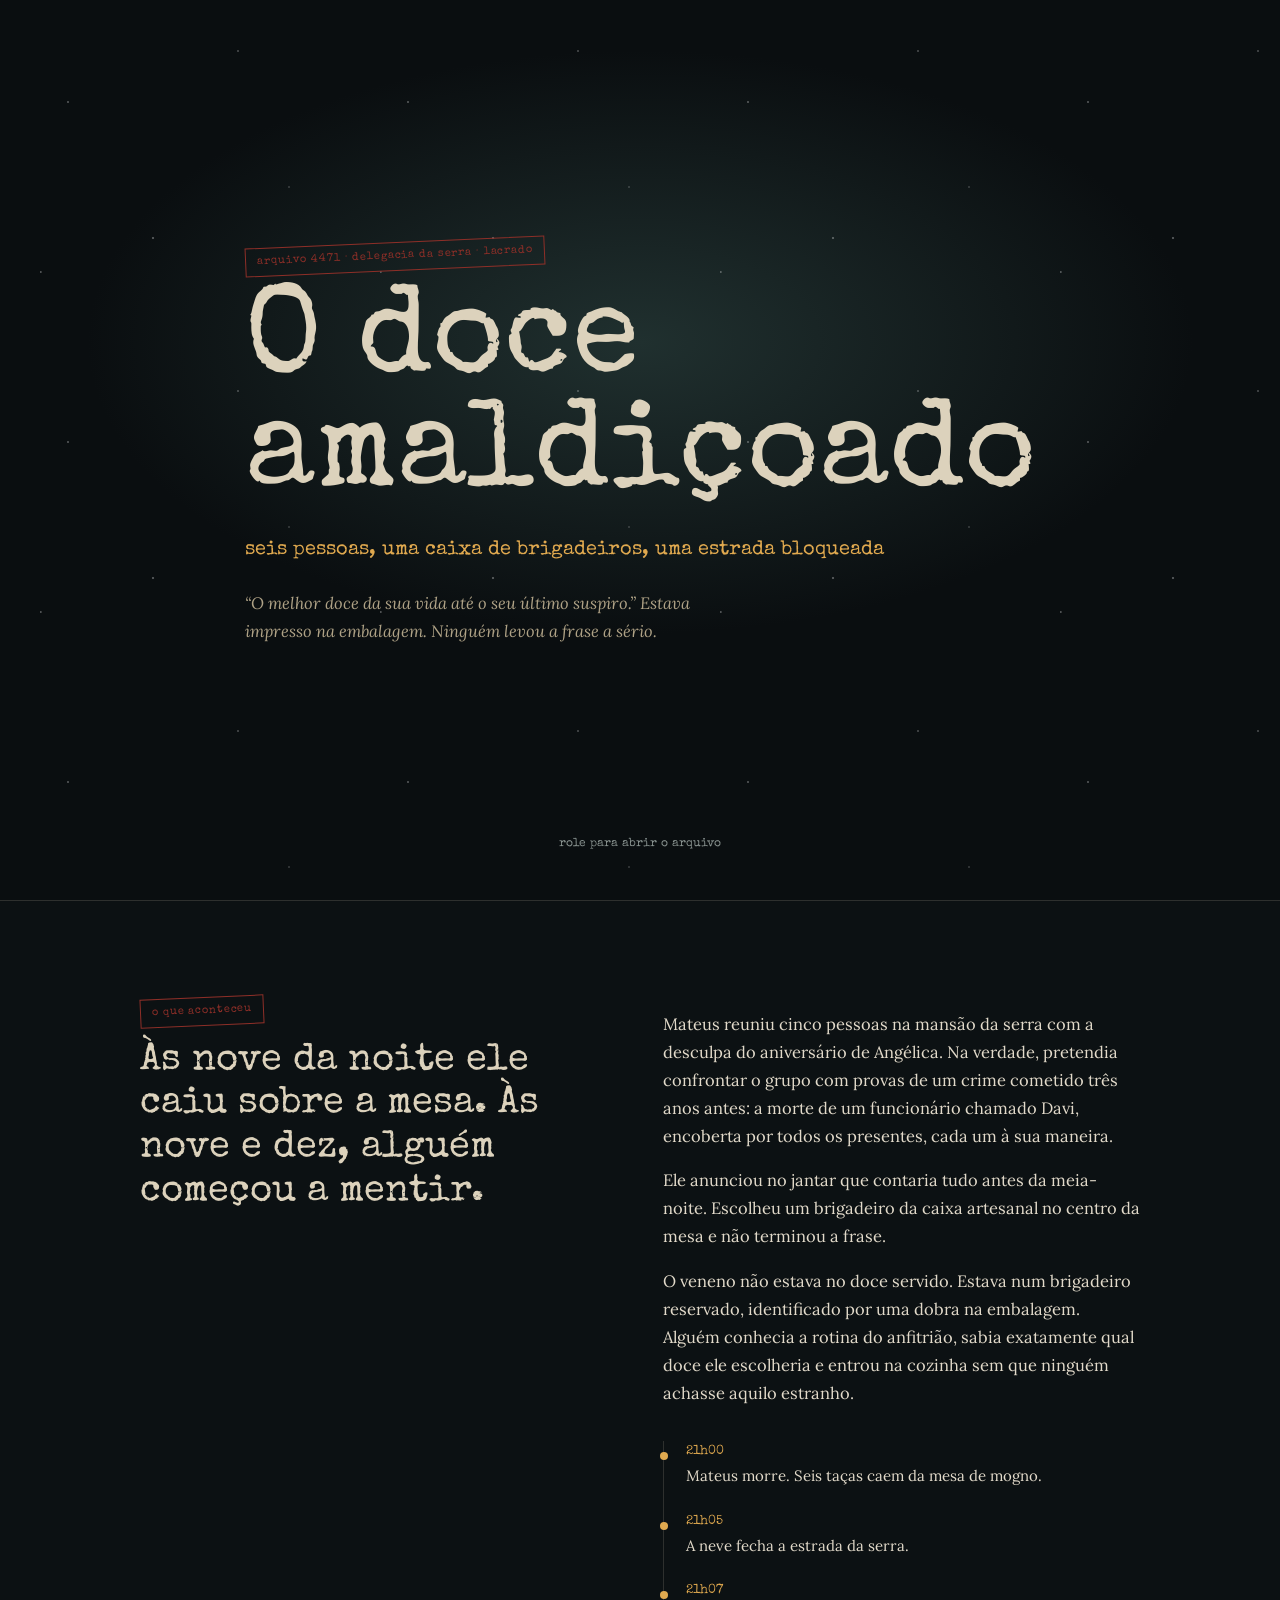
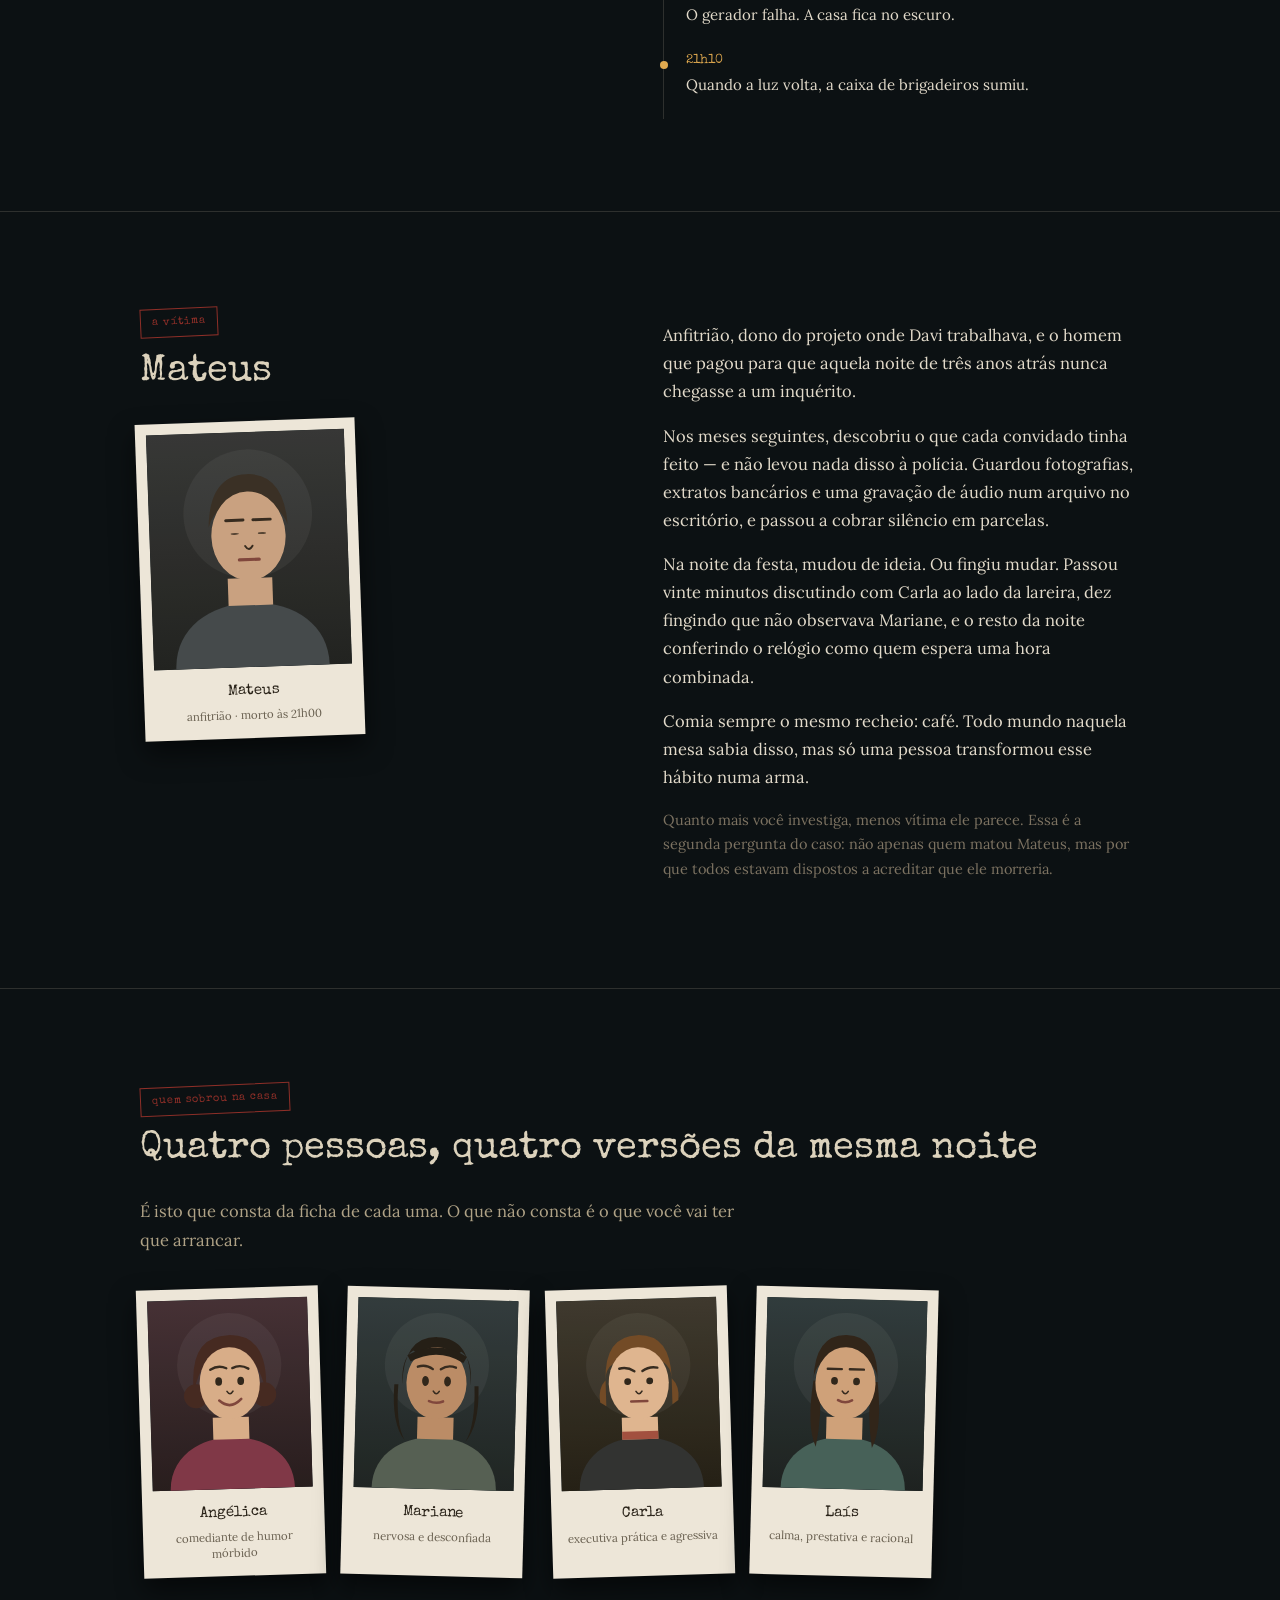
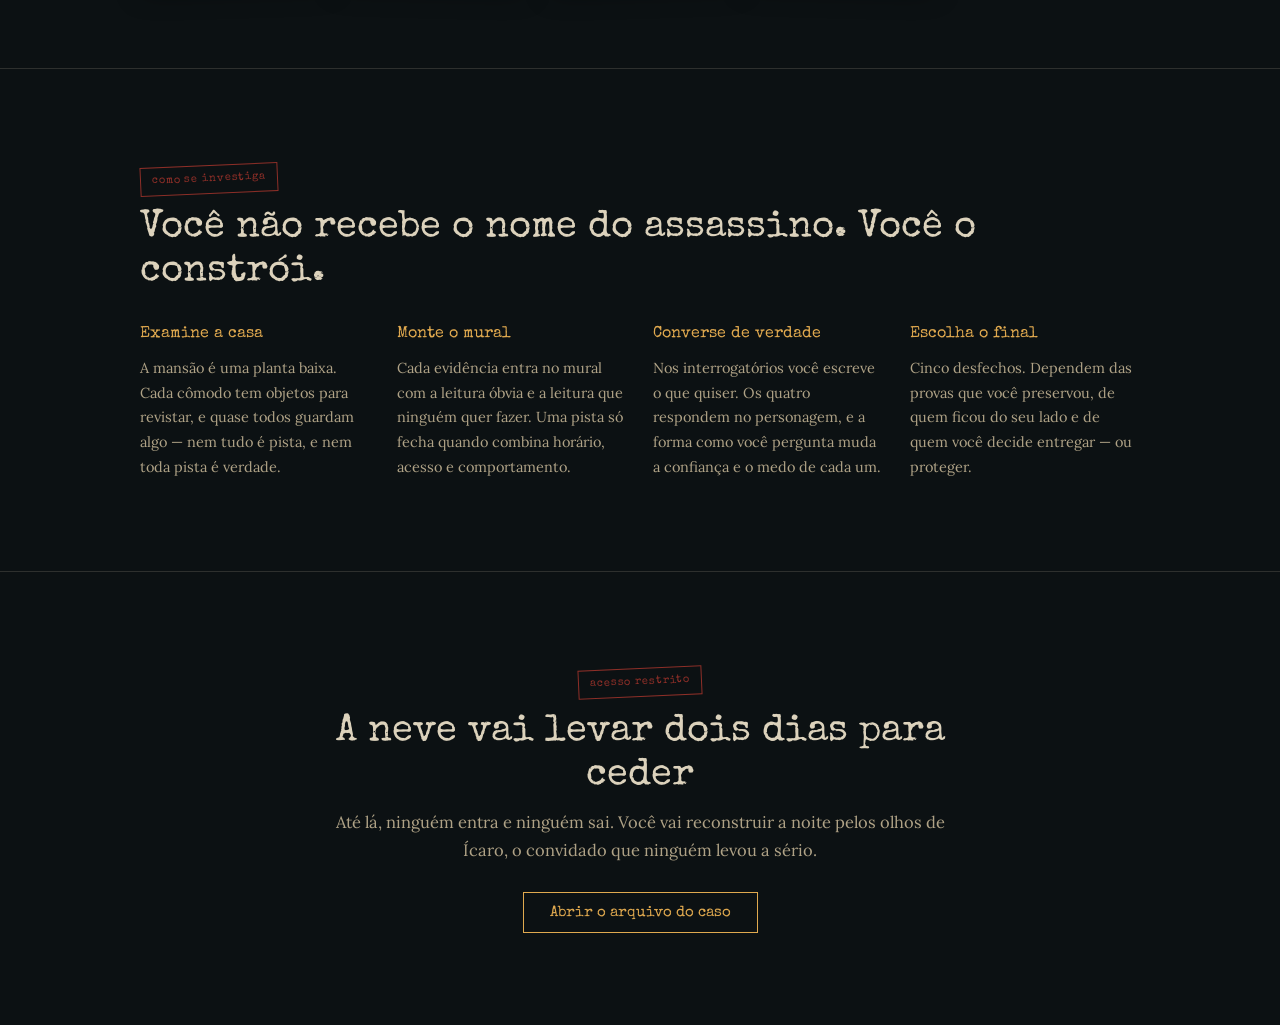
==== site/index.html @ 7f2f0e91 "Codigo versão final" ====
<!DOCTYPE html>
<html lang="pt-BR">
<head>
<meta charset="UTF-8">
<meta name="viewport" content="width=device-width, initial-scale=1">
<title>O doce amaldiçoado — arquivo do caso 4471</title>
<link rel="preconnect" href="https://fonts.googleapis.com">
<link rel="preconnect" href="https://fonts.gstatic.com" crossorigin>
<link href="https://fonts.googleapis.com/css2?family=Special+Elite&family=Lora:ital,wght@0,400;0,600;1,400&display=swap" rel="stylesheet">
<link rel="stylesheet" href="style.css">
</head>
<body>

<!-- ==================== SITE ==================== -->
<div id="site">
  <header class="hero">
    <div class="neve" aria-hidden="true"></div>
    <div class="larg">
      <span class="carimbo">arquivo 4471 · delegacia da serra · lacrado</span>
      <h1>O doce<br>amaldiçoado</h1>
      <p class="arco">seis pessoas, uma caixa de brigadeiros, uma estrada bloqueada</p>
      <p class="sopro">“O melhor doce da sua vida até o seu último suspiro.” Estava impresso na embalagem. Ninguém levou a frase a sério.</p>
    </div>
    <p class="rolar">role para abrir o arquivo</p>
  </header>

  <section class="bloco">
    <div class="larg duas">
      <div>
        <span class="carimbo">o que aconteceu</span>
        <h2>Às nove da noite ele caiu sobre a mesa. Às nove e dez, alguém começou a mentir.</h2>
      </div>
      <div>
        <p>Mateus reuniu cinco pessoas na mansão da serra com a desculpa do aniversário de Angélica. Na verdade, pretendia confrontar o grupo com provas de um crime cometido três anos antes: a morte de um funcionário chamado Davi, encoberta por todos os presentes, cada um à sua maneira.</p>
        <p>Ele anunciou no jantar que contaria tudo antes da meia-noite. Escolheu um brigadeiro da caixa artesanal no centro da mesa e não terminou a frase.</p>
        <p>O veneno não estava no doce servido. Estava num brigadeiro reservado, identificado por uma dobra na embalagem. Alguém conhecia a rotina do anfitrião, sabia exatamente qual doce ele escolheria e entrou na cozinha sem que ninguém achasse aquilo estranho.</p>
        <ul class="crono">
          <li><b>21h00</b> Mateus morre. Seis taças caem da mesa de mogno.</li>
          <li><b>21h05</b> A neve fecha a estrada da serra.</li>
          <li><b>21h07</b> O gerador falha. A casa fica no escuro.</li>
          <li><b>21h10</b> Quando a luz volta, a caixa de brigadeiros sumiu.</li>
        </ul>
      </div>
    </div>
  </section>

  <section class="bloco">
    <div class="larg duas">
      <div>
        <span class="carimbo">a vítima</span>
        <h2>Mateus</h2>
        <div style="max-width:220px;margin-top:22px" id="foto-mateus"></div>
      </div>
      <div>
        <p>Anfitrião, dono do projeto onde Davi trabalhava, e o homem que pagou para que aquela noite de três anos atrás nunca chegasse a um inquérito.</p>
        <p>Nos meses seguintes, descobriu o que cada convidado tinha feito — e não levou nada disso à polícia. Guardou fotografias, extratos bancários e uma gravação de áudio num arquivo no escritório, e passou a cobrar silêncio em parcelas.</p>
        <p>Na noite da festa, mudou de ideia. Ou fingiu mudar. Passou vinte minutos discutindo com Carla ao lado da lareira, dez fingindo que não observava Mariane, e o resto da noite conferindo o relógio como quem espera uma hora combinada.</p>
        <p>Comia sempre o mesmo recheio: café. Todo mundo naquela mesa sabia disso, mas só uma pessoa transformou esse hábito numa arma.</p>
        <p style="color:var(--papel-3);font-size:14.5px">Quanto mais você investiga, menos vítima ele parece. Essa é a segunda pergunta do caso: não apenas quem matou Mateus, mas por que todos estavam dispostos a acreditar que ele morreria.</p>
      </div>
    </div>
  </section>

  <section class="bloco">
    <div class="larg">
      <span class="carimbo">quem sobrou na casa</span>
      <h2>Quatro pessoas, quatro versões da mesma noite</h2>
      <p style="margin-bottom:34px;color:var(--papel-2)">É isto que consta da ficha de cada uma. O que não consta é o que você vai ter que arrancar.</p>
      <div class="galeria" id="galeria-site"></div>
    </div>
  </section>

  <section class="bloco">
    <div class="larg">
      <span class="carimbo">como se investiga</span>
      <h2>Você não recebe o nome do assassino. Você o constrói.</h2>
      <div class="mecanicas">
        <div class="mec"><h3>Examine a casa</h3><p>A mansão é uma planta baixa. Cada cômodo tem objetos para revistar, e quase todos guardam algo — nem tudo é pista, e nem toda pista é verdade.</p></div>
        <div class="mec"><h3>Monte o mural</h3><p>Cada evidência entra no mural com a leitura óbvia e a leitura que ninguém quer fazer. Uma pista só fecha quando combina horário, acesso e comportamento.</p></div>
        <div class="mec"><h3>Converse de verdade</h3><p>Nos interrogatórios você escreve o que quiser. Os quatro respondem no personagem, e a forma como você pergunta muda a confiança e o medo de cada um.</p></div>
        <div class="mec"><h3>Escolha o final</h3><p>Cinco desfechos. Dependem das provas que você preservou, de quem ficou do seu lado e de quem você decide entregar — ou proteger.</p></div>
      </div>
    </div>
  </section>

  <section class="bloco chamada">
    <div class="estreito">
      <span class="carimbo">acesso restrito</span>
      <h2>A neve vai levar dois dias para ceder</h2>
      <p style="margin:0 auto;color:var(--papel-2)">Até lá, ninguém entra e ninguém sai. Você vai reconstruir a noite pelos olhos de Ícaro, o convidado que ninguém levou a sério.</p>
      <div class="acoes" style="justify-content:center">
        <button class="btn" id="ir-entrar">Abrir o arquivo do caso</button>
      </div>
    </div>
  </section>
</div>

<!-- ==================== LOGIN ==================== -->
<section class="tela centro oculto" id="tela-login">
  <div class="caixa">
    <span class="carimbo">identificação</span>
    <h1>Entrar no caso</h1>
    <p class="sub">seu progresso fica salvo neste navegador</p>
    <label for="l-email">E-mail</label>
    <input id="l-email" type="email" autocomplete="email" placeholder="voce@exemplo.com">
    <label for="l-senha">Senha</label>
    <input id="l-senha" type="password" autocomplete="current-password">
    <p class="erro" id="l-erro"></p>
    <button class="btn" id="btn-entrar">Entrar</button>
    <p class="troca">Primeira vez aqui? <button id="ir-cadastro">Criar cadastro</button></p>
  </div>
</section>

<!-- ==================== CADASTRO ==================== -->
<section class="tela centro oculto" id="tela-cadastro">
  <div class="caixa">
    <span class="carimbo">novo investigador</span>
    <h1>Cadastro</h1>
    <p class="sub">o caso 4471 será registrado no seu nome</p>
    <label for="c-nome">Como devemos te chamar</label>
    <input id="c-nome" type="text" autocomplete="nickname">
    <label for="c-email">E-mail</label>
    <input id="c-email" type="email" autocomplete="email">
    <label for="c-senha">Senha</label>
    <input id="c-senha" type="password" autocomplete="new-password" placeholder="mínimo 6 caracteres">
    <label for="c-senha2">Repita a senha</label>
    <input id="c-senha2" type="password" autocomplete="new-password">
    <p class="erro" id="c-erro"></p>
    <button class="btn" id="btn-cadastrar">Criar cadastro</button>
    <p class="troca">Já tem conta? <button id="ir-login">Voltar ao login</button></p>
  </div>
</section>

<!-- ==================== MENU ==================== -->
<section class="tela centro oculto" id="tela-menu">
  <div class="caixa">
    <span class="carimbo">arquivo 4471</span>
    <h1 id="saudacao"></h1>
    <p class="sub" id="status-save"></p>
    <div class="acoes" style="margin-top:6px;flex-direction:column;align-items:flex-start">
      <button class="btn" id="btn-continuar">Continuar de onde parei</button>
      <button class="btn sec" id="btn-nova">Começar do início</button>
      <button class="btn sec" id="btn-site">Voltar ao arquivo público</button>
      <button class="btn sec" id="btn-sair">Sair da conta</button>
    </div>
  </div>
</section>

<!-- ==================== PRÓLOGO ==================== -->
<section class="tela oculto" id="tela-prologo">
  <div class="cena" id="cena"></div>
</section>

<!-- ==================== BARRA + TELAS DE JOGO ==================== -->
<header class="barra oculto" id="barra">
  <div class="interna">
    <nav class="menu">
      <button data-ir="mansao">A mansão</button>
      <button data-ir="mural">Evidências <span class="pino" id="pino"></span></button>
      <button data-ir="suspeitos">Interrogatório</button>
      <button data-ir="acusacao">Acusação</button>
    </nav>
    <div class="relogio" id="relogio"></div>
    <span class="quem" id="quem"></span>
  </div>
</header>

<section class="tela oculto" id="tela-mansao">
  <div class="larg">
    <div id="medidores" class="medidores"></div>
    <div id="area-evento"></div>
    <p class="subt">o que fazer com o tempo que resta</p>
    <div class="painel" id="painel-noite"></div>
    <div id="area-planta"></div>
    <div class="registro" id="registro"></div>
  </div>
</section>

<section class="tela oculto" id="tela-comodo">
  <div class="larg" id="area-comodo"></div>
</section>

<section class="tela oculto" id="tela-mural">
  <div class="larg">
    <span class="carimbo">mural de evidências</span>
    <h2 style="margin:14px 0 8px">O que a casa já entregou</h2>
    <p style="color:var(--papel-2);margin-bottom:10px">Cada ficha traz a leitura óbvia e a leitura que ninguém quer fazer. Uma prova sozinha não acusa ninguém: escolha duas e cruze, para ver se elas fecham horário, acesso e comportamento.</p>
    <div id="area-conclusoes"></div>
    <div id="mural-conteudo"></div>
    <div class="barra-cruz" id="barra-cruz"></div>
  </div>
</section>

<section class="tela oculto" id="tela-suspeitos">
  <div class="larg">
    <span class="carimbo">interrogatório</span>
    <h2 style="margin:14px 0 22px">Escolha com quem falar</h2>
    <div class="galeria" id="galeria-jogo" style="margin-bottom:30px"></div>
    <div class="sala" id="sala"></div>
  </div>
</section>

<section class="tela oculto" id="tela-acusacao">
  <div class="larg">
    <span class="carimbo" id="carimbo-acusacao">o telefone ainda está mudo</span>
    <h2 style="margin:14px 0 20px">Montar a acusação</h2>
    <p class="aviso" id="aviso"></p>
    <p class="subt">quem você aponta</p>
    <div class="acusados" id="lista-acusados"></div>
    <p class="subt">com quais provas (até três)</p>
    <div class="anexos" id="lista-anexos"></div>
    <p class="forca" id="forca"></p>
    <div class="acoes">
      <button class="btn" id="btn-acusar" disabled>Apresentar a acusação</button>
      <button class="btn perigo" id="btn-queimar">Queimar os documentos e combinar uma versão</button>
    </div>
  </div>
</section>

<section class="tela centro oculto" id="tela-final">
  <div class="caixa" style="max-width:660px">
    <span class="carimbo" id="f-marca"></span>
    <h1 id="f-titulo"></h1>
    <div id="f-texto"></div>
    <div class="resumo" id="f-resumo"></div>
    <div class="acoes">
      <button class="btn" id="btn-rejogar">Reabrir o caso</button>
      <button class="btn sec" id="btn-menu">Menu</button>
    </div>
  </div>
</section>

<script src="script.js"></script>
</body>
</html>
---- site/style.css ----
:root{
  --noite:#0C1113; --noite-2:#121A1D; --carvao:#0A0E10;
  --papel:#DCD2BC; --papel-2:#AFA286; --papel-3:#7C7261;
  --lampada:#E0A94F; --barbante:#8E2F28; --frio:#5C8283;
  --texto:#E2DACA; --fraco:#8A9491; --borda:rgba(220,210,188,.16);
}
*{box-sizing:border-box}
html{scroll-behavior:smooth}
body{margin:0;background:var(--noite);color:var(--texto);
  font-family:'Lora',Georgia,serif;font-size:16.5px;line-height:1.7}
h1,h2,h3,h4,.tipo{font-family:'Special Elite','Courier New',monospace;font-weight:400}
button,input,textarea{font-family:inherit;color:inherit;font-size:inherit}
button{cursor:pointer;background:none;border:none}
:focus-visible{outline:2px solid var(--lampada);outline-offset:3px}
.oculto{display:none!important}
.larg{max-width:1040px;margin:0 auto;padding:0 20px}
.estreito{max-width:660px;margin:0 auto;padding:0 20px}

.btn{border:1px solid var(--lampada);color:var(--lampada);font-family:'Special Elite',monospace;
  font-size:15px;padding:12px 26px;transition:background .15s,color .15s;display:inline-block}
.btn:hover{background:var(--lampada);color:var(--carvao)}
.btn:disabled{opacity:.3;cursor:not-allowed}
.btn.sec{border-color:var(--borda);color:var(--fraco)}
.btn.sec:hover{background:var(--noite-2);color:var(--texto)}
.btn.perigo{border-color:var(--barbante);color:#C2655F}
.btn.perigo:hover{background:var(--barbante);color:var(--papel)}
.acoes{display:flex;gap:12px;flex-wrap:wrap;margin-top:28px}
.carimbo{display:inline-block;border:1.5px solid var(--barbante);color:var(--barbante);
  font-family:'Special Elite',monospace;font-size:11px;letter-spacing:.08em;padding:4px 11px;transform:rotate(-2.5deg)}

/* ================= SITE (rolagem) ================= */
#site{scroll-snap-type:none}
.hero{min-height:100vh;display:flex;flex-direction:column;justify-content:center;
  position:relative;overflow:hidden;
  background:radial-gradient(ellipse 60% 45% at 50% 38%,#20302F 0%,transparent 72%),var(--carvao)}
.hero .larg{position:relative;z-index:2}
.hero h1{font-size:clamp(46px,12vw,124px);line-height:.92;margin:16px 0 0;color:var(--papel)}
.hero .arco{font-size:clamp(15px,2.4vw,20px);color:var(--lampada);font-family:'Special Elite',monospace;margin-top:18px}
.hero .sopro{max-width:460px;color:var(--papel-2);margin-top:22px;font-style:italic}
.neve{position:absolute;inset:0;z-index:1;opacity:.5;
  background-image:radial-gradient(1.4px 1.4px at 20% 30%,#fff,transparent),
    radial-gradient(1.2px 1.2px at 70% 15%,#fff,transparent),
    radial-gradient(1.6px 1.6px at 45% 70%,#fff,transparent),
    radial-gradient(1px 1px at 85% 55%,#fff,transparent),
    radial-gradient(1.3px 1.3px at 12% 80%,#fff,transparent);
  background-size:340px 340px;animation:cair 22s linear infinite}
@keyframes cair{to{background-position:0 340px}}
.rolar{position:absolute;bottom:34px;left:0;right:0;text-align:center;z-index:2;
  font-family:'Special Elite',monospace;font-size:12px;color:var(--fraco)}

section.bloco{padding:92px 0;border-top:1px solid var(--borda)}
.bloco h2{font-size:clamp(26px,4.4vw,38px);color:var(--papel);margin:14px 0 26px;line-height:1.15}
.bloco p{max-width:62ch}
.duas{display:grid;grid-template-columns:1fr 1fr;gap:46px;align-items:start}
@media(max-width:760px){.duas{grid-template-columns:1fr;gap:30px}}

.crono{list-style:none;padding:0;margin:34px 0 0;border-left:1px solid var(--borda)}
.crono li{padding:0 0 22px 22px;position:relative;font-size:15px}
.crono li::before{content:"";position:absolute;left:-4.5px;top:11px;width:8px;height:8px;
  background:var(--lampada);border-radius:50%}
.crono b{font-family:'Special Elite',monospace;color:var(--lampada);font-weight:400;display:block;font-size:13px}

/* polaroides */
.galeria{display:grid;grid-template-columns:repeat(auto-fill,minmax(176px,1fr));gap:22px}
.polaroid{background:#EDE6D8;padding:11px 11px 0;box-shadow:0 12px 26px rgba(0,0,0,.55);
  width:100%;text-align:center;transition:transform .2s,box-shadow .2s;color:#2A2319}
.polaroid:nth-child(even){transform:rotate(1.5deg)}
.polaroid:nth-child(odd){transform:rotate(-1.7deg)}
.polaroid:hover{transform:rotate(0) translateY(-5px)}
.polaroid[aria-pressed="true"]{box-shadow:0 0 0 3px var(--lampada),0 12px 24px rgba(0,0,0,.5);transform:rotate(0)}
.polaroid svg{display:block;width:100%;height:auto;background:#161E20}
.polaroid .legenda{padding:11px 5px 15px}
.polaroid .legenda strong{font-family:'Special Elite',monospace;font-weight:400;font-size:15px;display:block}
.polaroid .legenda em{font-size:11.5px;color:#6A6151;font-style:normal;display:block;margin-top:3px;line-height:1.4}
.polaroid .mini{height:4px;background:rgba(0,0,0,.14);margin-top:9px}
.polaroid .mini span{display:block;height:100%;background:#8E2F28;transition:width .4s}
.polaroid.morto svg{filter:grayscale(1) contrast(.92)}

.mecanicas{display:grid;grid-template-columns:repeat(auto-fit,minmax(230px,1fr));gap:26px;margin-top:10px}
.mec h3{color:var(--lampada);font-size:16px;margin:0 0 8px}
.mec p{font-size:14.5px;color:var(--papel-2);margin:0}
.chamada{text-align:center;padding:104px 0}
.chamada h2{margin-bottom:10px}

/* ================= TELAS DE JOGO ================= */
.tela{min-height:100vh;padding:40px 0 100px}
.tela.centro{display:flex;align-items:center;justify-content:center}
.caixa{width:100%;max-width:560px;border:1px solid var(--borda);
  background:linear-gradient(170deg,#141D20,#0E1518);padding:34px}
.caixa h1{font-size:clamp(28px,6vw,42px);line-height:1.06;margin:18px 0 8px;color:var(--papel)}
.caixa .sub{color:var(--fraco);font-size:13.5px;margin:0 0 26px;font-family:'Special Elite',monospace}
label{display:block;font-family:'Special Elite',monospace;font-size:12px;color:var(--fraco);margin:0 0 5px}
input,textarea{width:100%;background:#080C0E;border:1px solid var(--borda);color:var(--texto);
  padding:11px 12px;margin-bottom:16px}
input:focus,textarea:focus{border-color:var(--lampada);outline:none}
.erro{color:#C2655F;font-size:13px;margin:-8px 0 14px;min-height:18px}
.troca{font-size:13px;color:var(--fraco);margin-top:20px}
.troca button{color:var(--lampada);text-decoration:underline;padding:0}

/* prólogo */
#tela-prologo{display:flex;align-items:center;min-height:100vh}
.cena{max-width:640px;margin:0 auto;padding:0 20px}
.cena .local{font-family:'Special Elite',monospace;font-size:12px;color:var(--frio);letter-spacing:.06em}
.cena .corpo{margin:20px 0 0;font-size:18px;line-height:1.8}
.cena .corpo p{margin:0 0 20px}
.cena .fala-destaque{border-left:2px solid var(--lampada);padding-left:18px;font-style:italic;color:var(--papel)}
.escolhas{display:flex;flex-direction:column;gap:10px;margin-top:30px}
.escolhas button{border:1px solid var(--borda);text-align:left;padding:14px 16px;
  font-size:15px;color:var(--papel-2);transition:border-color .15s,color .15s}
.escolhas button:hover{border-color:var(--lampada);color:var(--papel)}
.passo{font-family:'Special Elite',monospace;font-size:11px;color:var(--papel-3);margin-top:34px}

/* barra do jogo */
.barra{position:sticky;top:0;z-index:30;background:rgba(12,17,19,.95);
  border-bottom:1px solid var(--borda);backdrop-filter:blur(5px)}
.barra .interna{max-width:1040px;margin:0 auto;padding:9px 20px;display:flex;
  gap:12px;align-items:center;justify-content:space-between;flex-wrap:wrap}
.menu{display:flex;flex-wrap:wrap}
.menu button{border-bottom:2px solid transparent;color:var(--fraco);
  font-family:'Special Elite',monospace;font-size:13px;padding:8px 13px}
.menu button[aria-current="true"]{color:var(--lampada);border-bottom-color:var(--lampada)}
.menu button:hover{color:var(--texto)}
.pino{color:var(--barbante);font-size:10px;vertical-align:super}
.quem{font-family:'Special Elite',monospace;font-size:12px;color:var(--fraco)}

.medidores{display:flex;gap:26px;flex-wrap:wrap;padding:20px 0 24px;
  border-bottom:1px solid var(--borda);margin-bottom:30px}
.medidor{min-width:158px;flex:1}
.rot{font-family:'Special Elite',monospace;font-size:11.5px;color:var(--fraco);display:flex;justify-content:space-between}
.mbar{height:5px;background:rgba(220,210,188,.12);margin-top:7px;overflow:hidden}
.mbar span{display:block;height:100%;transition:width .5s ease}
.mbar.a span{background:var(--frio)} .mbar.b span{background:var(--barbante)}

/* planta baixa */
.planta{border:1px solid var(--borda);background:#0A0F11;padding:16px;margin-bottom:12px}
.planta svg{display:block;width:100%;height:auto}
.comodo-g{cursor:pointer}
.comodo-g rect{fill:#131C1F;stroke:#2E3D3F;stroke-width:1.5;transition:fill .18s,stroke .18s}
.comodo-g:hover rect{fill:#1B282B;stroke:var(--lampada)}
.comodo-g text.nome{fill:var(--papel-2);font-family:'Special Elite',monospace;font-size:13px}
.comodo-g text.conta{fill:var(--lampada);font-family:'Special Elite',monospace;font-size:11px}
.comodo-g.travado rect{fill:#0E1214;stroke:#26302F;stroke-dasharray:4 4}
.comodo-g.travado text.nome{fill:var(--papel-3)}
.comodo-g.limpo text.conta{fill:var(--papel-3)}
.legenda-planta{font-family:'Special Elite',monospace;font-size:11.5px;color:var(--papel-3);
  display:flex;gap:20px;flex-wrap:wrap;margin-bottom:34px}

/* cômodo aberto */
.cabeca-comodo{border-bottom:1px solid var(--borda);padding-bottom:18px;margin-bottom:24px}
.cabeca-comodo h2{margin:6px 0 10px;font-size:28px;color:var(--papel)}
.cabeca-comodo p{margin:0;color:var(--papel-2);font-style:italic;max-width:62ch}
.objetos{display:grid;grid-template-columns:repeat(auto-fill,minmax(230px,1fr));gap:12px}
.objeto{border:1px solid var(--borda);background:#101A1C;padding:15px;text-align:left;
  transition:border-color .15s;width:100%}
.objeto:hover{border-color:var(--lampada)}
.objeto h4{margin:0 0 6px;font-size:15px;color:var(--papel)}
.objeto .st{font-family:'Special Elite',monospace;font-size:11px;color:var(--frio)}
.objeto.visto{border-style:dashed;opacity:.72}
.objeto.visto h4{color:var(--papel-2)}
.achado{border-left:2px solid var(--lampada);padding:14px 0 14px 18px;margin:22px 0 0;
  background:rgba(224,169,79,.04)}
.achado .m{font-family:'Special Elite',monospace;font-size:11px;color:var(--lampada);display:block;margin-bottom:6px}

.registro{margin-top:40px;border-top:1px solid var(--borda);padding-top:16px;
  font-size:13.5px;color:var(--fraco);max-height:210px;overflow-y:auto}
.registro p{margin:0 0 7px}
.registro p::before{content:"› ";color:var(--lampada)}

/* mural */
.mural{background:repeating-linear-gradient(45deg,rgba(0,0,0,.15) 0 2px,transparent 2px 6px),
  linear-gradient(180deg,#3B2F24,#291F18);border:11px solid #150F0A;padding:22px;
  display:grid;grid-template-columns:repeat(auto-fill,minmax(232px,1fr));gap:20px}
.ficha{background:var(--papel);color:#251F18;padding:15px;box-shadow:0 9px 20px rgba(0,0,0,.5);position:relative}
.ficha:nth-child(odd){transform:rotate(-.9deg)}
.ficha:nth-child(3n){transform:rotate(1.1deg)}
.ficha::before{content:"";position:absolute;top:-7px;left:50%;width:12px;height:12px;border-radius:50%;
  background:var(--barbante);box-shadow:0 2px 3px rgba(0,0,0,.5);transform:translateX(-50%)}
.ficha h4{margin:7px 0 8px;font-size:15px}
.ficha .leitura{font-size:13.5px;line-height:1.5;margin:0 0 10px}
.ficha .alt{font-size:12.5px;border-top:1px dashed #9A8D74;padding-top:8px;color:#5A5143;font-style:italic;margin:0}
.ficha .origem{font-family:'Special Elite',monospace;font-size:10px;color:#786D5B}
.vazio{border:1px dashed var(--borda);padding:40px;text-align:center;color:var(--fraco);
  font-family:'Special Elite',monospace;font-size:14px}

/* interrogatório */
.sala{border:1px solid var(--borda);background:linear-gradient(180deg,#131E21,#0E1719);padding:22px;margin-top:6px}
.conversa{max-height:360px;overflow-y:auto;display:flex;flex-direction:column;gap:16px;margin-bottom:20px}
.msg{max-width:86%;font-size:15.5px;line-height:1.55}
.msg.eu{align-self:flex-end;text-align:right;color:var(--papel-2)}
.msg.eu span{border-right:2px solid var(--frio);padding-right:13px;display:inline-block}
.msg.ele{align-self:flex-start;font-style:italic;color:var(--papel)}
.msg.ele span{border-left:2px solid var(--lampada);padding-left:14px;display:inline-block}
.msg.sistema{align-self:center;font-family:'Special Elite',monospace;font-size:11.5px;color:var(--frio);text-align:center}
.sugestoes{display:flex;gap:8px;flex-wrap:wrap;margin-bottom:14px}
.sugestoes button{border:1px solid var(--borda);color:var(--fraco);
  font-family:'Special Elite',monospace;font-size:12px;padding:6px 12px}
.sugestoes button:hover{border-color:var(--lampada);color:var(--lampada)}
.linha-envio{display:flex;gap:10px;align-items:flex-end}
.linha-envio textarea{margin:0;resize:vertical;min-height:54px}
.dica-tom{font-size:13px;color:var(--papel-3);margin:0 0 16px}

/* acusação e final */
.aviso{border:1px solid var(--barbante);padding:15px;font-size:14.5px;color:var(--papel-2);margin-bottom:26px}
.acusados{display:grid;grid-template-columns:repeat(auto-fill,minmax(212px,1fr));gap:12px}
.acusado{border:1px solid var(--borda);background:#111A1C;padding:15px;text-align:left}
.acusado[aria-pressed="true"]{border-color:var(--barbante);background:#1F1517}
.acusado h3{margin:0 0 5px;font-size:15px}.acusado p{margin:0;font-size:12.5px;color:var(--fraco)}
.resumo{border-top:1px solid var(--borda);margin-top:32px;padding-top:18px;
  font-family:'Special Elite',monospace;font-size:13px;color:var(--fraco)}
.resumo li{margin-bottom:5px}
@media (prefers-reduced-motion:reduce){*{animation:none!important;transition:none!important}}

/* ================= NOVO EM v4 ================= */
.relogio{display:flex;align-items:center;gap:10px;font-family:'Special Elite',monospace;font-size:13px;color:var(--papel-2)}
.relogio .hora{color:var(--lampada);font-size:16px}
.relogio .resto{color:var(--papel-3);font-size:11px}
.relogio.apertado .hora{color:#C2655F}

.painel{display:grid;grid-template-columns:repeat(auto-fit,minmax(210px,1fr));gap:12px;margin-bottom:30px}
.acao-noite{border:1px solid var(--borda);background:#101A1C;padding:14px;text-align:left;transition:border-color .15s}
.acao-noite:hover{border-color:var(--lampada)}
.acao-noite:disabled{opacity:.35;cursor:not-allowed}
.acao-noite strong{display:block;font-family:'Special Elite',monospace;font-weight:400;font-size:14px;color:var(--papel)}
.acao-noite span{display:block;font-size:12px;color:var(--fraco);margin-top:4px}
.acao-noite em{display:block;font-family:'Special Elite',monospace;font-size:11px;color:var(--frio);font-style:normal;margin-top:6px}
.acao-noite[aria-pressed="true"]{border-color:var(--frio);background:#12201F}

.evento{border-left:3px solid var(--barbante);background:rgba(142,47,40,.09);padding:14px 16px;margin:0 0 20px}
.evento b{font-family:'Special Elite',monospace;font-weight:400;color:#C2655F;display:block;font-size:12px;margin-bottom:5px}
.evento p{margin:0;font-size:14.5px;color:var(--papel-2)}

.ficha.marcada{outline:3px solid var(--lampada);outline-offset:2px}
.ficha button.sel{margin-top:10px;border:1px solid #9A8D74;font-family:'Special Elite',monospace;
  font-size:11px;padding:5px 9px;color:#4A4236;width:100%}
.ficha button.sel:hover{background:#C9BFA6}
.barra-cruz{position:sticky;bottom:0;z-index:20;background:rgba(12,17,19,.96);border-top:1px solid var(--borda);
  padding:12px 0;margin-top:24px;display:flex;gap:14px;align-items:center;flex-wrap:wrap}
.barra-cruz p{margin:0;font-size:13px;color:var(--fraco);font-family:'Special Elite',monospace}

.conclusoes{display:grid;grid-template-columns:repeat(auto-fill,minmax(250px,1fr));gap:12px;margin:14px 0 36px}
.conclusao{border:1px solid var(--frio);background:rgba(92,130,131,.08);padding:15px}
.conclusao h4{margin:0 0 6px;font-size:14.5px;color:var(--papel)}
.conclusao p{margin:0;font-size:13.5px;color:var(--papel-2)}
.conclusao span{display:block;font-family:'Special Elite',monospace;font-size:10.5px;color:var(--frio);margin-top:8px}

.anexos{display:grid;grid-template-columns:repeat(auto-fill,minmax(220px,1fr));gap:10px;margin:14px 0 8px}
.anexo{border:1px solid var(--borda);background:#101A1C;padding:12px;text-align:left;font-size:13.5px;color:var(--papel-2)}
.anexo:hover{border-color:var(--lampada)}
.anexo[aria-pressed="true"]{border-color:var(--lampada);background:#1B1B14;color:var(--papel)}
.anexo:disabled{opacity:.35;cursor:not-allowed}
.forca{font-family:'Special Elite',monospace;font-size:13px;color:var(--papel-2);margin:18px 0 0}
.subt{font-family:'Special Elite',monospace;font-size:12px;color:var(--fraco);margin:30px 0 4px}

.msg.pensando span{opacity:.6}
.modo-ia{font-family:'Special Elite',monospace;font-size:11.5px;color:var(--frio);margin:0 0 12px}
.modo-ia.off{color:var(--papel-3)}
.parar{border:1px solid var(--borda);color:var(--fraco);font-family:'Special Elite',monospace;font-size:12px;padding:8px 12px}
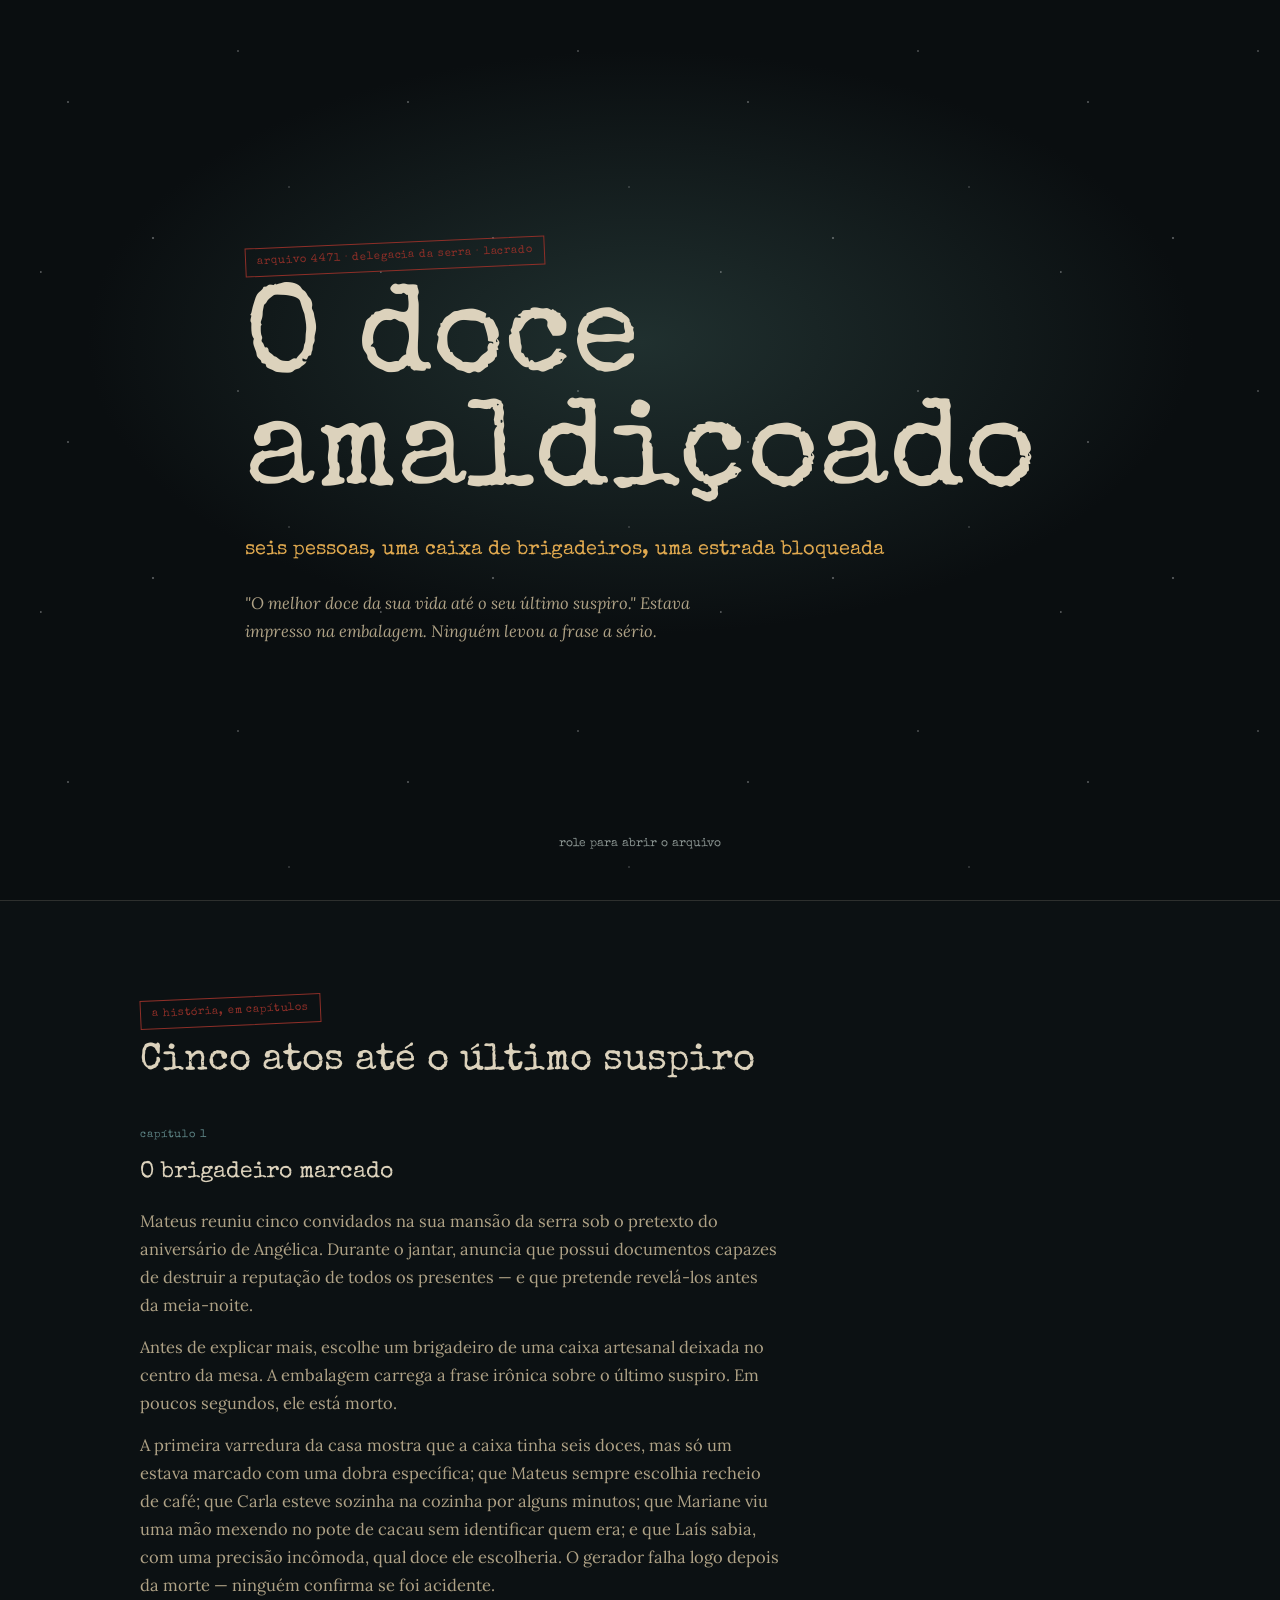
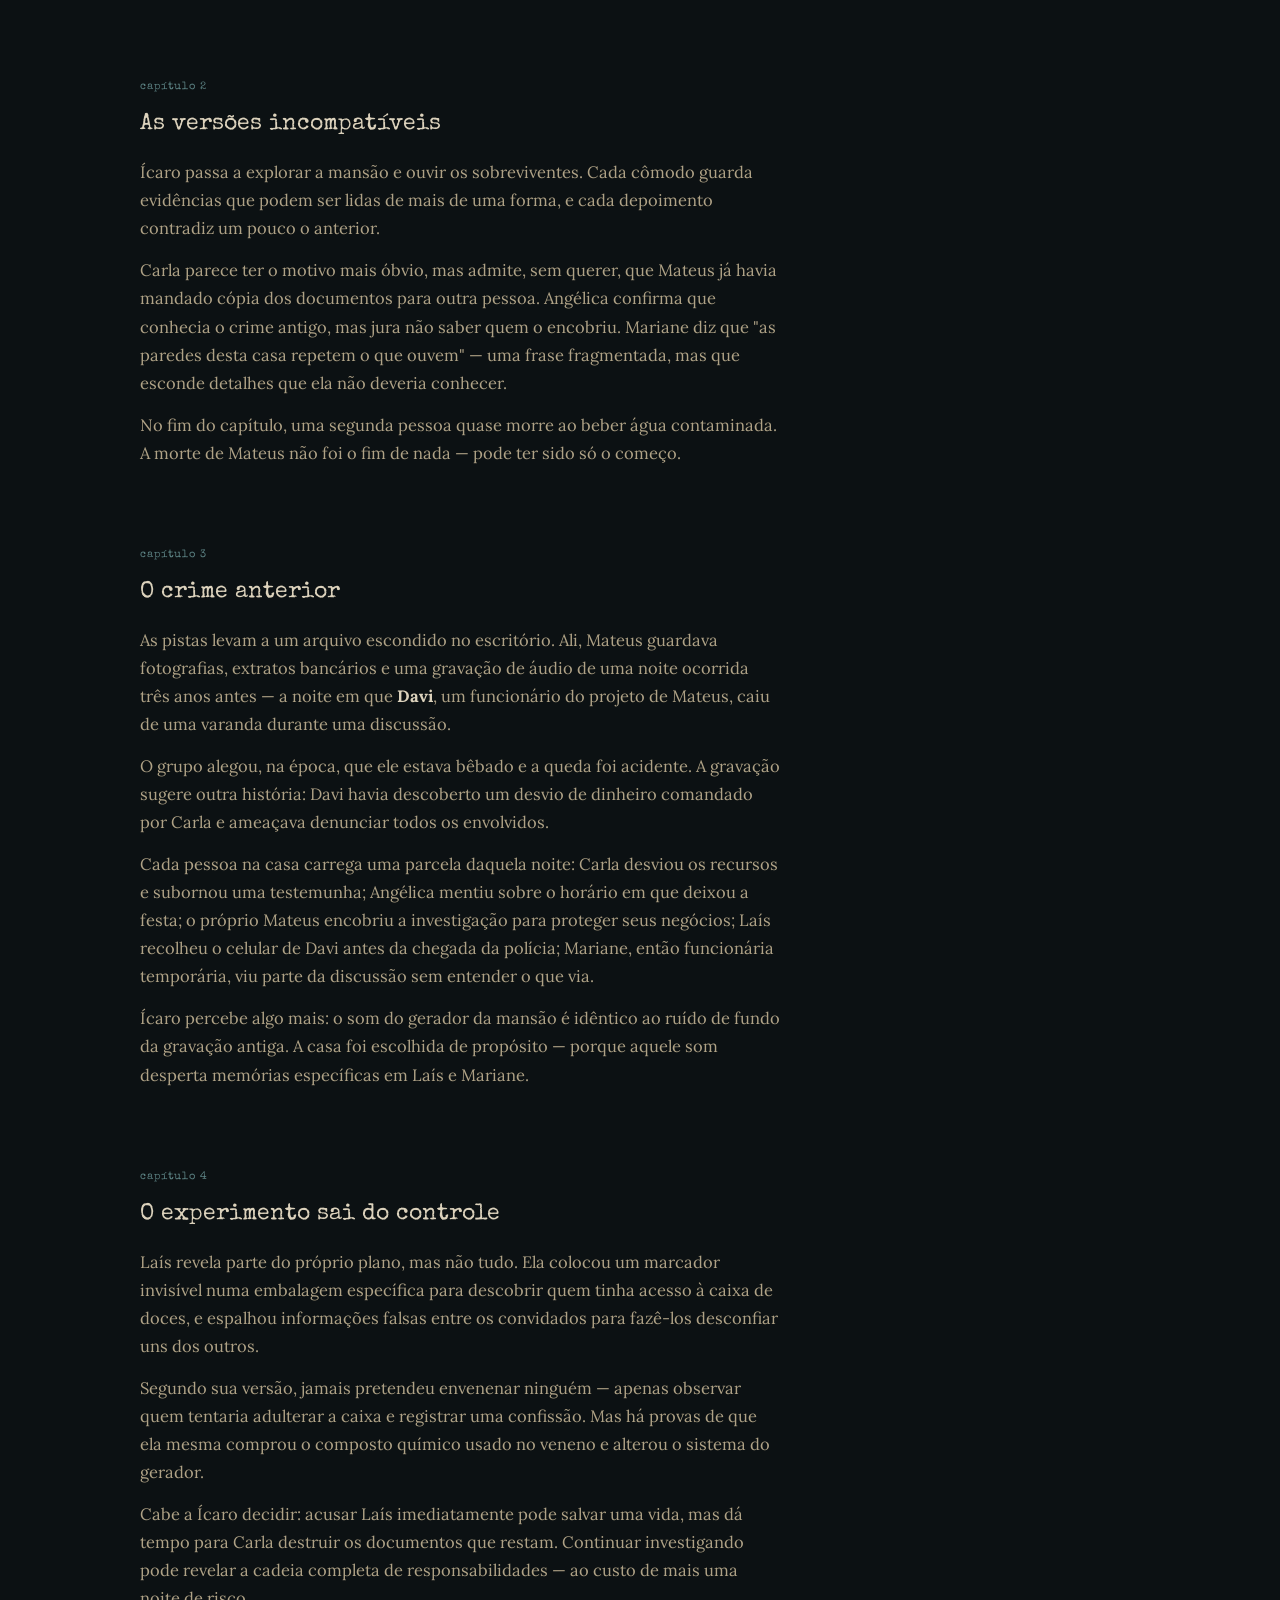
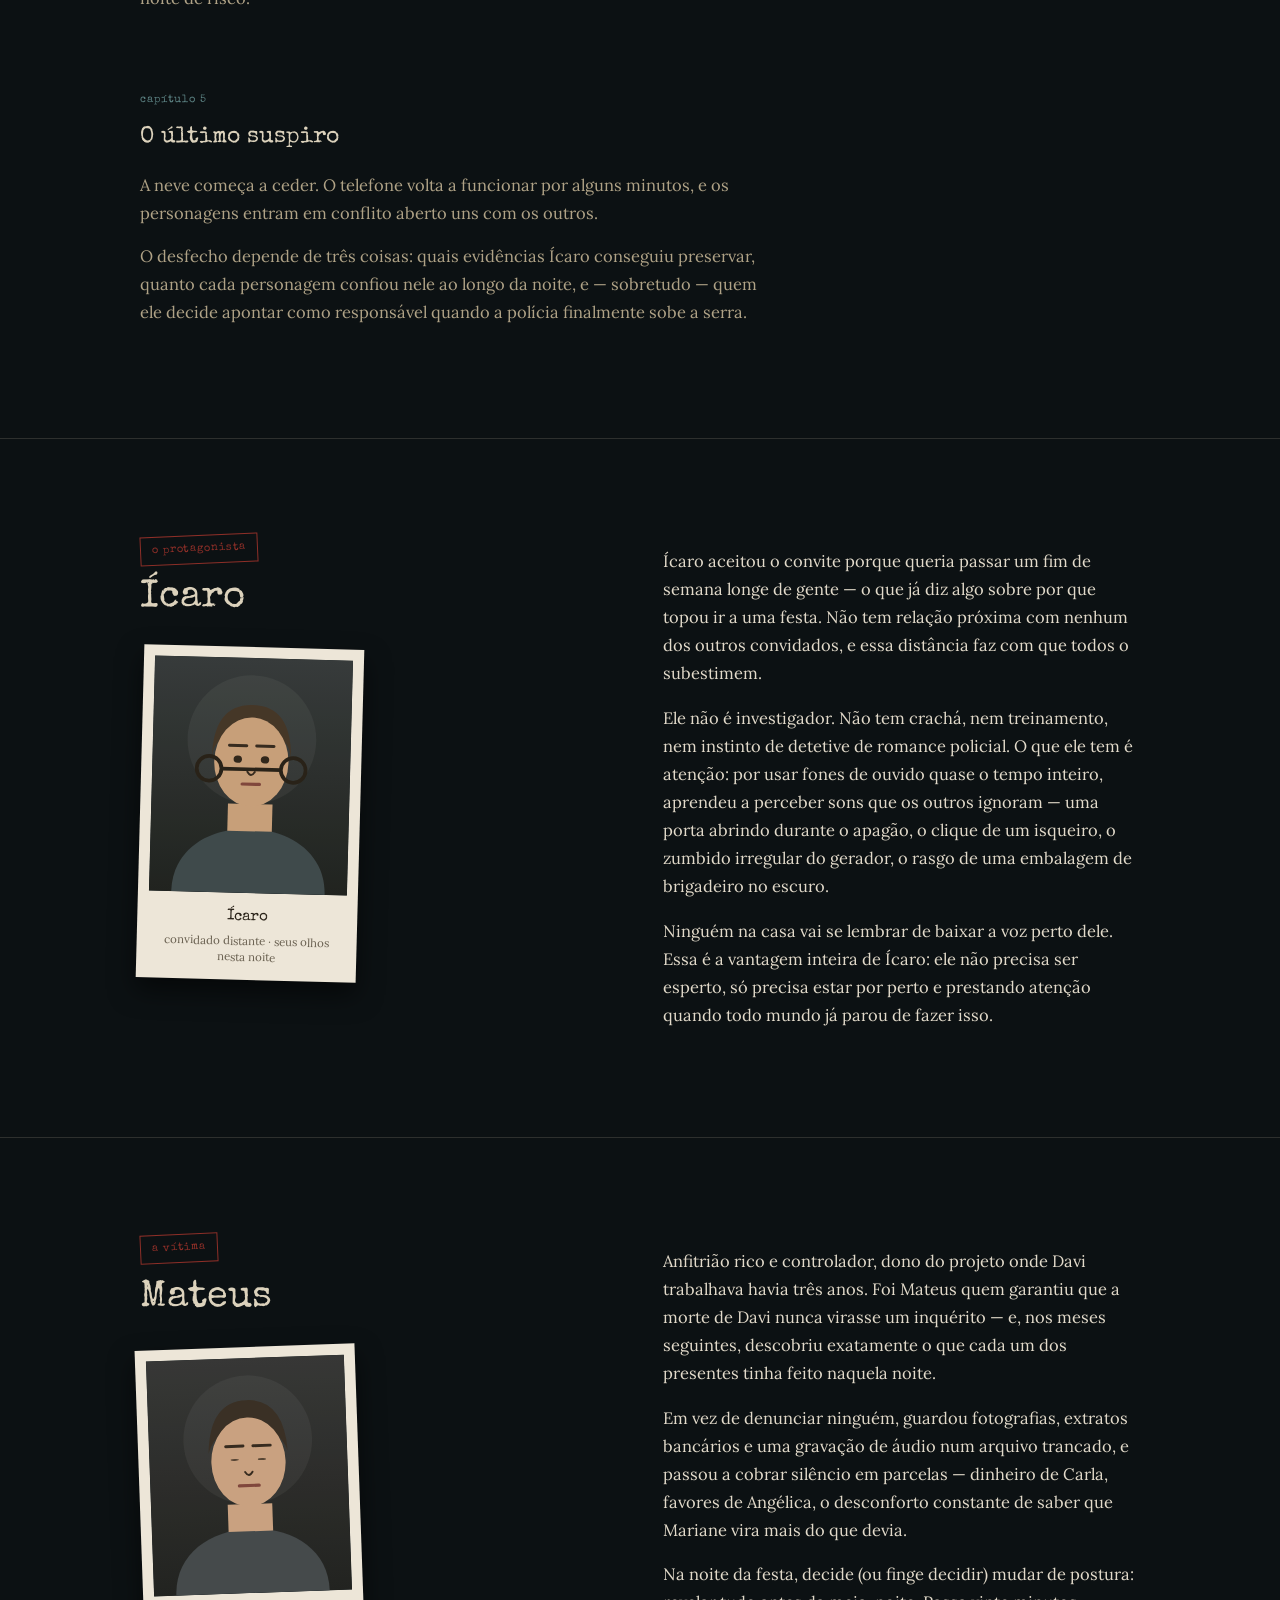
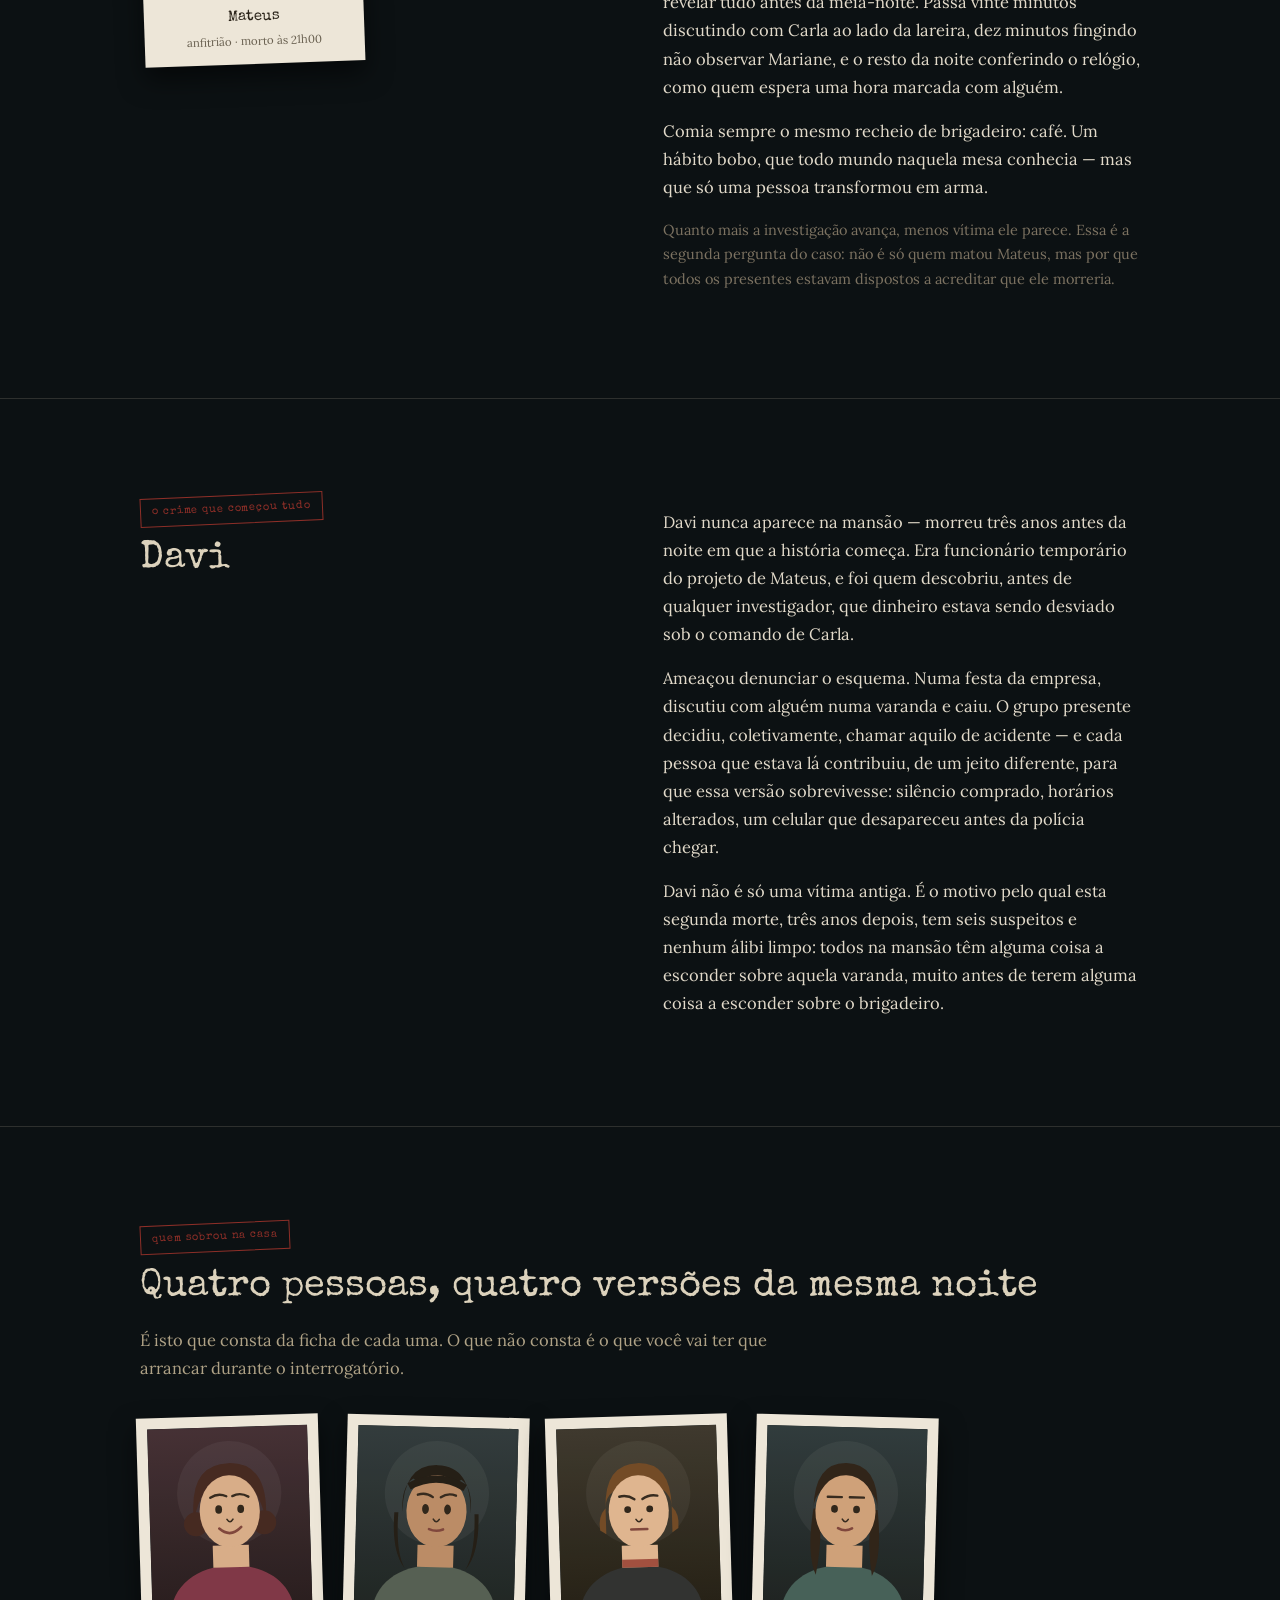
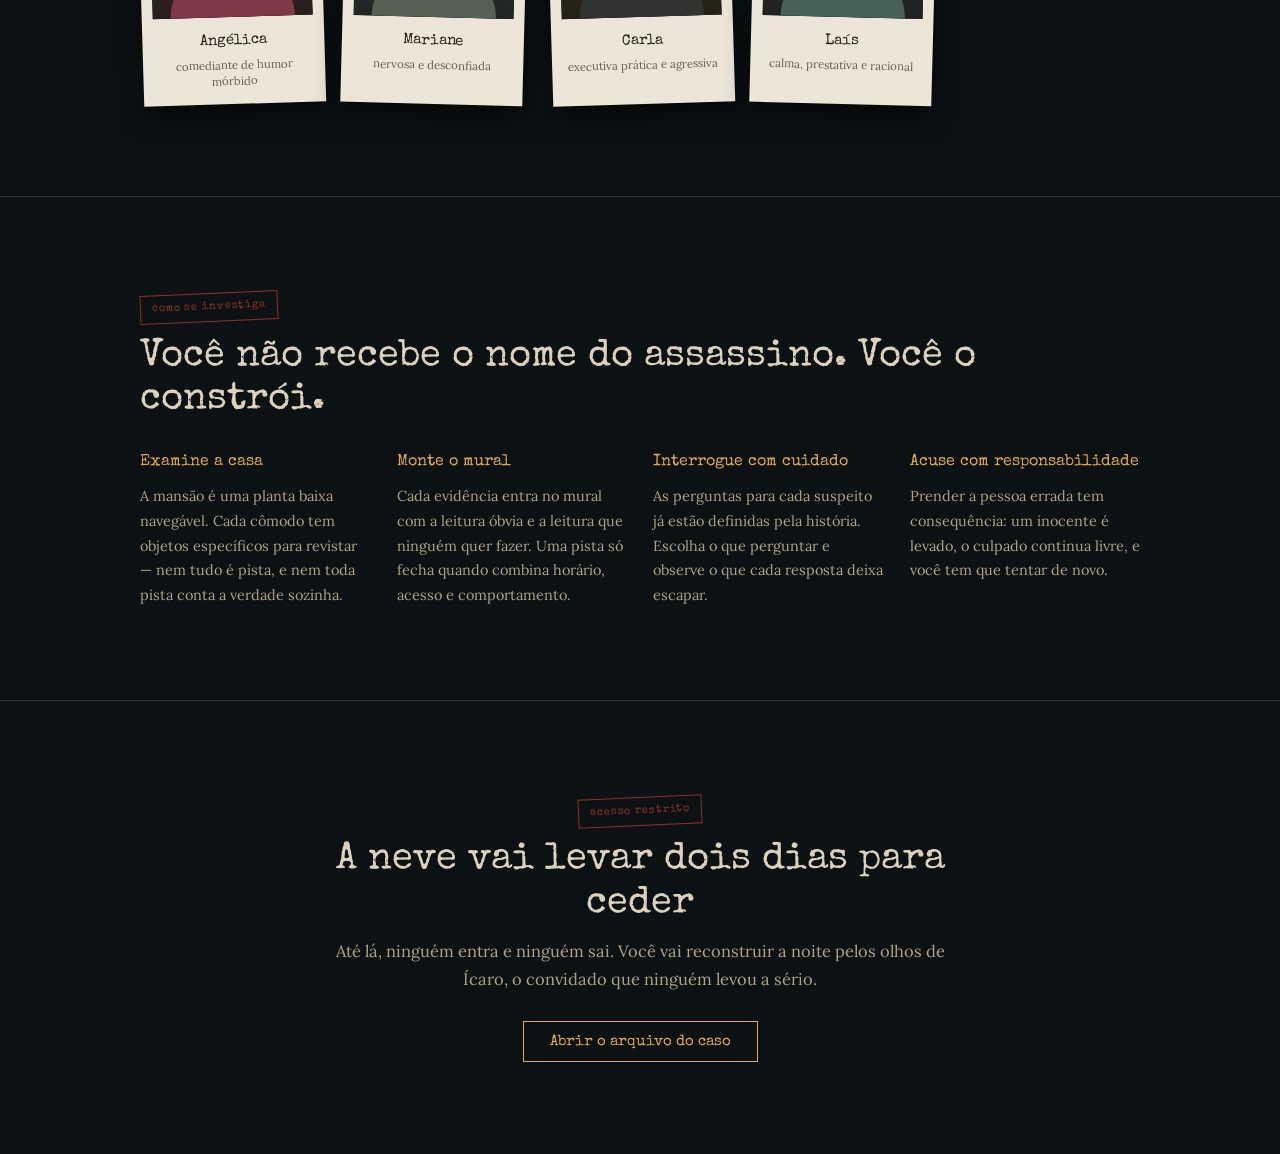
==== commit 35d25613: "modificação no site" ====
--- a/site/index.html
+++ b/site/index.html
@@ -11,7 +11,7 @@
 </head>
 <body>
 
-<!-- ==================== SITE ==================== -->
+<!-- ==================== SITE (com rolagem) ==================== -->
 <div id="site">
   <header class="hero">
     <div class="neve" aria-hidden="true"></div>
@@ -19,31 +19,76 @@
       <span class="carimbo">arquivo 4471 · delegacia da serra · lacrado</span>
       <h1>O doce<br>amaldiçoado</h1>
       <p class="arco">seis pessoas, uma caixa de brigadeiros, uma estrada bloqueada</p>
-      <p class="sopro">“O melhor doce da sua vida até o seu último suspiro.” Estava impresso na embalagem. Ninguém levou a frase a sério.</p>
+      <p class="sopro">"O melhor doce da sua vida até o seu último suspiro." Estava impresso na embalagem. Ninguém levou a frase a sério.</p>
     </div>
     <p class="rolar">role para abrir o arquivo</p>
   </header>
 
+  <!-- ---- capítulos da história ---- -->
+  <section class="bloco">
+    <div class="larg">
+      <span class="carimbo">a história, em capítulos</span>
+      <h2 style="margin-bottom:34px">Cinco atos até o último suspiro</h2>
+
+      <article class="capitulo">
+        <span class="num-cap">capítulo 1</span>
+        <h3>O brigadeiro marcado</h3>
+        <p>Mateus reuniu cinco convidados na sua mansão da serra sob o pretexto do aniversário de Angélica. Durante o jantar, anuncia que possui documentos capazes de destruir a reputação de todos os presentes — e que pretende revelá-los antes da meia-noite.</p>
+        <p>Antes de explicar mais, escolhe um brigadeiro de uma caixa artesanal deixada no centro da mesa. A embalagem carrega a frase irônica sobre o último suspiro. Em poucos segundos, ele está morto.</p>
+        <p>A primeira varredura da casa mostra que a caixa tinha seis doces, mas só um estava marcado com uma dobra específica; que Mateus sempre escolhia recheio de café; que Carla esteve sozinha na cozinha por alguns minutos; que Mariane viu uma mão mexendo no pote de cacau sem identificar quem era; e que Laís sabia, com uma precisão incômoda, qual doce ele escolheria. O gerador falha logo depois da morte — ninguém confirma se foi acidente.</p>
+      </article>
+
+      <article class="capitulo">
+        <span class="num-cap">capítulo 2</span>
+        <h3>As versões incompatíveis</h3>
+        <p>Ícaro passa a explorar a mansão e ouvir os sobreviventes. Cada cômodo guarda evidências que podem ser lidas de mais de uma forma, e cada depoimento contradiz um pouco o anterior.</p>
+        <p>Carla parece ter o motivo mais óbvio, mas admite, sem querer, que Mateus já havia mandado cópia dos documentos para outra pessoa. Angélica confirma que conhecia o crime antigo, mas jura não saber quem o encobriu. Mariane diz que "as paredes desta casa repetem o que ouvem" — uma frase fragmentada, mas que esconde detalhes que ela não deveria conhecer.</p>
+        <p>No fim do capítulo, uma segunda pessoa quase morre ao beber água contaminada. A morte de Mateus não foi o fim de nada — pode ter sido só o começo.</p>
+      </article>
+
+      <article class="capitulo">
+        <span class="num-cap">capítulo 3</span>
+        <h3>O crime anterior</h3>
+        <p>As pistas levam a um arquivo escondido no escritório. Ali, Mateus guardava fotografias, extratos bancários e uma gravação de áudio de uma noite ocorrida três anos antes — a noite em que <b>Davi</b>, um funcionário do projeto de Mateus, caiu de uma varanda durante uma discussão.</p>
+        <p>O grupo alegou, na época, que ele estava bêbado e a queda foi acidente. A gravação sugere outra história: Davi havia descoberto um desvio de dinheiro comandado por Carla e ameaçava denunciar todos os envolvidos.</p>
+        <p>Cada pessoa na casa carrega uma parcela daquela noite: Carla desviou os recursos e subornou uma testemunha; Angélica mentiu sobre o horário em que deixou a festa; o próprio Mateus encobriu a investigação para proteger seus negócios; Laís recolheu o celular de Davi antes da chegada da polícia; Mariane, então funcionária temporária, viu parte da discussão sem entender o que via.</p>
+        <p>Ícaro percebe algo mais: o som do gerador da mansão é idêntico ao ruído de fundo da gravação antiga. A casa foi escolhida de propósito — porque aquele som desperta memórias específicas em Laís e Mariane.</p>
+      </article>
+
+      <article class="capitulo">
+        <span class="num-cap">capítulo 4</span>
+        <h3>O experimento sai do controle</h3>
+        <p>Laís revela parte do próprio plano, mas não tudo. Ela colocou um marcador invisível numa embalagem específica para descobrir quem tinha acesso à caixa de doces, e espalhou informações falsas entre os convidados para fazê-los desconfiar uns dos outros.</p>
+        <p>Segundo sua versão, jamais pretendeu envenenar ninguém — apenas observar quem tentaria adulterar a caixa e registrar uma confissão. Mas há provas de que ela mesma comprou o composto químico usado no veneno e alterou o sistema do gerador.</p>
+        <p>Cabe a Ícaro decidir: acusar Laís imediatamente pode salvar uma vida, mas dá tempo para Carla destruir os documentos que restam. Continuar investigando pode revelar a cadeia completa de responsabilidades — ao custo de mais uma noite de risco.</p>
+      </article>
+
+      <article class="capitulo">
+        <span class="num-cap">capítulo 5</span>
+        <h3>O último suspiro</h3>
+        <p>A neve começa a ceder. O telefone volta a funcionar por alguns minutos, e os personagens entram em conflito aberto uns com os outros.</p>
+        <p>O desfecho depende de três coisas: quais evidências Ícaro conseguiu preservar, quanto cada personagem confiou nele ao longo da noite, e — sobretudo — quem ele decide apontar como responsável quando a polícia finalmente sobe a serra.</p>
+      </article>
+    </div>
+  </section>
+
+  <!-- ---- protagonista ---- -->
   <section class="bloco">
     <div class="larg duas">
       <div>
-        <span class="carimbo">o que aconteceu</span>
-        <h2>Às nove da noite ele caiu sobre a mesa. Às nove e dez, alguém começou a mentir.</h2>
-      </div>
-      <div>
-        <p>Mateus reuniu cinco pessoas na mansão da serra com a desculpa do aniversário de Angélica. Na verdade, pretendia confrontar o grupo com provas de um crime cometido três anos antes: a morte de um funcionário chamado Davi, encoberta por todos os presentes, cada um à sua maneira.</p>
-        <p>Ele anunciou no jantar que contaria tudo antes da meia-noite. Escolheu um brigadeiro da caixa artesanal no centro da mesa e não terminou a frase.</p>
-        <p>O veneno não estava no doce servido. Estava num brigadeiro reservado, identificado por uma dobra na embalagem. Alguém conhecia a rotina do anfitrião, sabia exatamente qual doce ele escolheria e entrou na cozinha sem que ninguém achasse aquilo estranho.</p>
-        <ul class="crono">
-          <li><b>21h00</b> Mateus morre. Seis taças caem da mesa de mogno.</li>
-          <li><b>21h05</b> A neve fecha a estrada da serra.</li>
-          <li><b>21h07</b> O gerador falha. A casa fica no escuro.</li>
-          <li><b>21h10</b> Quando a luz volta, a caixa de brigadeiros sumiu.</li>
-        </ul>
-      </div>
-    </div>
-  </section>
-
+        <span class="carimbo">o protagonista</span>
+        <h2>Ícaro</h2>
+        <div style="max-width:220px;margin-top:22px" id="foto-icaro"></div>
+      </div>
+      <div>
+        <p>Ícaro aceitou o convite porque queria passar um fim de semana longe de gente — o que já diz algo sobre por que topou ir a uma festa. Não tem relação próxima com nenhum dos outros convidados, e essa distância faz com que todos o subestimem.</p>
+        <p>Ele não é investigador. Não tem crachá, nem treinamento, nem instinto de detetive de romance policial. O que ele tem é atenção: por usar fones de ouvido quase o tempo inteiro, aprendeu a perceber sons que os outros ignoram — uma porta abrindo durante o apagão, o clique de um isqueiro, o zumbido irregular do gerador, o rasgo de uma embalagem de brigadeiro no escuro.</p>
+        <p>Ninguém na casa vai se lembrar de baixar a voz perto dele. Essa é a vantagem inteira de Ícaro: ele não precisa ser esperto, só precisa estar por perto e prestando atenção quando todo mundo já parou de fazer isso.</p>
+      </div>
+    </div>
+  </section>
+
+  <!-- ---- a vítima ---- -->
   <section class="bloco">
     <div class="larg duas">
       <div>
@@ -52,33 +97,50 @@
         <div style="max-width:220px;margin-top:22px" id="foto-mateus"></div>
       </div>
       <div>
-        <p>Anfitrião, dono do projeto onde Davi trabalhava, e o homem que pagou para que aquela noite de três anos atrás nunca chegasse a um inquérito.</p>
-        <p>Nos meses seguintes, descobriu o que cada convidado tinha feito — e não levou nada disso à polícia. Guardou fotografias, extratos bancários e uma gravação de áudio num arquivo no escritório, e passou a cobrar silêncio em parcelas.</p>
-        <p>Na noite da festa, mudou de ideia. Ou fingiu mudar. Passou vinte minutos discutindo com Carla ao lado da lareira, dez fingindo que não observava Mariane, e o resto da noite conferindo o relógio como quem espera uma hora combinada.</p>
-        <p>Comia sempre o mesmo recheio: café. Todo mundo naquela mesa sabia disso, mas só uma pessoa transformou esse hábito numa arma.</p>
-        <p style="color:var(--papel-3);font-size:14.5px">Quanto mais você investiga, menos vítima ele parece. Essa é a segunda pergunta do caso: não apenas quem matou Mateus, mas por que todos estavam dispostos a acreditar que ele morreria.</p>
-      </div>
-    </div>
-  </section>
-
+        <p>Anfitrião rico e controlador, dono do projeto onde Davi trabalhava havia três anos. Foi Mateus quem garantiu que a morte de Davi nunca virasse um inquérito — e, nos meses seguintes, descobriu exatamente o que cada um dos presentes tinha feito naquela noite.</p>
+        <p>Em vez de denunciar ninguém, guardou fotografias, extratos bancários e uma gravação de áudio num arquivo trancado, e passou a cobrar silêncio em parcelas — dinheiro de Carla, favores de Angélica, o desconforto constante de saber que Mariane vira mais do que devia.</p>
+        <p>Na noite da festa, decide (ou finge decidir) mudar de postura: revelar tudo antes da meia-noite. Passa vinte minutos discutindo com Carla ao lado da lareira, dez minutos fingindo não observar Mariane, e o resto da noite conferindo o relógio, como quem espera uma hora marcada com alguém.</p>
+        <p>Comia sempre o mesmo recheio de brigadeiro: café. Um hábito bobo, que todo mundo naquela mesa conhecia — mas que só uma pessoa transformou em arma.</p>
+        <p style="color:var(--papel-3);font-size:14.5px">Quanto mais a investigação avança, menos vítima ele parece. Essa é a segunda pergunta do caso: não é só quem matou Mateus, mas por que todos os presentes estavam dispostos a acreditar que ele morreria.</p>
+      </div>
+    </div>
+  </section>
+
+  <!-- ---- Davi ---- -->
+  <section class="bloco">
+    <div class="larg duas">
+      <div>
+        <span class="carimbo">o crime que começou tudo</span>
+        <h2>Davi</h2>
+      </div>
+      <div>
+        <p>Davi nunca aparece na mansão — morreu três anos antes da noite em que a história começa. Era funcionário temporário do projeto de Mateus, e foi quem descobriu, antes de qualquer investigador, que dinheiro estava sendo desviado sob o comando de Carla.</p>
+        <p>Ameaçou denunciar o esquema. Numa festa da empresa, discutiu com alguém numa varanda e caiu. O grupo presente decidiu, coletivamente, chamar aquilo de acidente — e cada pessoa que estava lá contribuiu, de um jeito diferente, para que essa versão sobrevivesse: silêncio comprado, horários alterados, um celular que desapareceu antes da polícia chegar.</p>
+        <p>Davi não é só uma vítima antiga. É o motivo pelo qual esta segunda morte, três anos depois, tem seis suspeitos e nenhum álibi limpo: todos na mansão têm alguma coisa a esconder sobre aquela varanda, muito antes de terem alguma coisa a esconder sobre o brigadeiro.</p>
+      </div>
+    </div>
+  </section>
+
+  <!-- ---- suspeitos ---- -->
   <section class="bloco">
     <div class="larg">
       <span class="carimbo">quem sobrou na casa</span>
-      <h2>Quatro pessoas, quatro versões da mesma noite</h2>
-      <p style="margin-bottom:34px;color:var(--papel-2)">É isto que consta da ficha de cada uma. O que não consta é o que você vai ter que arrancar.</p>
+      <h2 style="margin-bottom:8px">Quatro pessoas, quatro versões da mesma noite</h2>
+      <p style="margin-bottom:34px;color:var(--papel-2)">É isto que consta da ficha de cada uma. O que não consta é o que você vai ter que arrancar durante o interrogatório.</p>
       <div class="galeria" id="galeria-site"></div>
     </div>
   </section>
 
+  <!-- ---- mecânicas ---- -->
   <section class="bloco">
     <div class="larg">
       <span class="carimbo">como se investiga</span>
       <h2>Você não recebe o nome do assassino. Você o constrói.</h2>
       <div class="mecanicas">
-        <div class="mec"><h3>Examine a casa</h3><p>A mansão é uma planta baixa. Cada cômodo tem objetos para revistar, e quase todos guardam algo — nem tudo é pista, e nem toda pista é verdade.</p></div>
+        <div class="mec"><h3>Examine a casa</h3><p>A mansão é uma planta baixa navegável. Cada cômodo tem objetos específicos para revistar — nem tudo é pista, e nem toda pista conta a verdade sozinha.</p></div>
         <div class="mec"><h3>Monte o mural</h3><p>Cada evidência entra no mural com a leitura óbvia e a leitura que ninguém quer fazer. Uma pista só fecha quando combina horário, acesso e comportamento.</p></div>
-        <div class="mec"><h3>Converse de verdade</h3><p>Nos interrogatórios você escreve o que quiser. Os quatro respondem no personagem, e a forma como você pergunta muda a confiança e o medo de cada um.</p></div>
-        <div class="mec"><h3>Escolha o final</h3><p>Cinco desfechos. Dependem das provas que você preservou, de quem ficou do seu lado e de quem você decide entregar — ou proteger.</p></div>
+        <div class="mec"><h3>Interrogue com cuidado</h3><p>As perguntas para cada suspeito já estão definidas pela história. Escolha o que perguntar e observe o que cada resposta deixa escapar.</p></div>
+        <div class="mec"><h3>Acuse com responsabilidade</h3><p>Prender a pessoa errada tem consequência: um inocente é levado, o culpado continua livre, e você tem que tentar de novo.</p></div>
       </div>
     </div>
   </section>
@@ -108,6 +170,7 @@
     <p class="erro" id="l-erro"></p>
     <button class="btn" id="btn-entrar">Entrar</button>
     <p class="troca">Primeira vez aqui? <button id="ir-cadastro">Criar cadastro</button></p>
+    <p class="troca"><button id="btn-voltar-site1">← voltar ao arquivo público</button></p>
   </div>
 </section>
 
@@ -140,8 +203,32 @@
     <div class="acoes" style="margin-top:6px;flex-direction:column;align-items:flex-start">
       <button class="btn" id="btn-continuar">Continuar de onde parei</button>
       <button class="btn sec" id="btn-nova">Começar do início</button>
+      <button class="btn sec" id="btn-perfil">Editar meu perfil</button>
       <button class="btn sec" id="btn-site">Voltar ao arquivo público</button>
       <button class="btn sec" id="btn-sair">Sair da conta</button>
+    </div>
+  </div>
+</section>
+
+<!-- ==================== PERFIL ==================== -->
+<section class="tela centro oculto" id="tela-perfil">
+  <div class="caixa">
+    <span class="carimbo">meus dados</span>
+    <h1>Editar perfil</h1>
+    <p class="sub">alterar e-mail exige a senha atual</p>
+    <label for="p-nome">Nome de investigador</label>
+    <input id="p-nome" type="text">
+    <label for="p-email">E-mail</label>
+    <input id="p-email" type="email">
+    <label for="p-senha-atual">Senha atual</label>
+    <input id="p-senha-atual" type="password" placeholder="obrigatória para salvar qualquer alteração">
+    <label for="p-senha-nova">Nova senha (opcional)</label>
+    <input id="p-senha-nova" type="password" placeholder="deixe em branco para manter a atual">
+    <p class="erro" id="p-erro"></p>
+    <p class="sucesso" id="p-sucesso"></p>
+    <div class="acoes">
+      <button class="btn" id="btn-salvar-perfil">Salvar alterações</button>
+      <button class="btn sec" id="btn-voltar-menu">Cancelar</button>
     </div>
   </div>
 </section>
@@ -160,17 +247,13 @@
       <button data-ir="suspeitos">Interrogatório</button>
       <button data-ir="acusacao">Acusação</button>
     </nav>
-    <div class="relogio" id="relogio"></div>
     <span class="quem" id="quem"></span>
   </div>
 </header>
 
 <section class="tela oculto" id="tela-mansao">
   <div class="larg">
-    <div id="medidores" class="medidores"></div>
-    <div id="area-evento"></div>
-    <p class="subt">o que fazer com o tempo que resta</p>
-    <div class="painel" id="painel-noite"></div>
+    <div class="contador-provas" id="contador-provas"></div>
     <div id="area-planta"></div>
     <div class="registro" id="registro"></div>
   </div>
@@ -184,10 +267,8 @@
   <div class="larg">
     <span class="carimbo">mural de evidências</span>
     <h2 style="margin:14px 0 8px">O que a casa já entregou</h2>
-    <p style="color:var(--papel-2);margin-bottom:10px">Cada ficha traz a leitura óbvia e a leitura que ninguém quer fazer. Uma prova sozinha não acusa ninguém: escolha duas e cruze, para ver se elas fecham horário, acesso e comportamento.</p>
-    <div id="area-conclusoes"></div>
+    <p style="color:var(--papel-2);margin-bottom:28px">Cada ficha traz a leitura óbvia e a leitura que ninguém quer fazer.</p>
     <div id="mural-conteudo"></div>
-    <div class="barra-cruz" id="barra-cruz"></div>
   </div>
 </section>
 
@@ -202,17 +283,12 @@
 
 <section class="tela oculto" id="tela-acusacao">
   <div class="larg">
-    <span class="carimbo" id="carimbo-acusacao">o telefone ainda está mudo</span>
-    <h2 style="margin:14px 0 20px">Montar a acusação</h2>
+    <span class="carimbo">o telefone voltou</span>
+    <h2 style="margin:14px 0 20px">A neve está cedendo</h2>
     <p class="aviso" id="aviso"></p>
-    <p class="subt">quem você aponta</p>
     <div class="acusados" id="lista-acusados"></div>
-    <p class="subt">com quais provas (até três)</p>
-    <div class="anexos" id="lista-anexos"></div>
-    <p class="forca" id="forca"></p>
     <div class="acoes">
       <button class="btn" id="btn-acusar" disabled>Apresentar a acusação</button>
-      <button class="btn perigo" id="btn-queimar">Queimar os documentos e combinar uma versão</button>
     </div>
   </div>
 </section>
@@ -222,14 +298,11 @@
     <span class="carimbo" id="f-marca"></span>
     <h1 id="f-titulo"></h1>
     <div id="f-texto"></div>
-    <div class="resumo" id="f-resumo"></div>
-    <div class="acoes">
-      <button class="btn" id="btn-rejogar">Reabrir o caso</button>
-      <button class="btn sec" id="btn-menu">Menu</button>
-    </div>
+    <div class="resumo oculto" id="f-resumo"></div>
+    <div class="acoes" id="f-acoes"></div>
   </div>
 </section>
 
 <script src="script.js"></script>
 </body>
-</html>
+</html>
--- a/site/style.css
+++ b/site/style.css
@@ -3,6 +3,7 @@
   --papel:#DCD2BC; --papel-2:#AFA286; --papel-3:#7C7261;
   --lampada:#E0A94F; --barbante:#8E2F28; --frio:#5C8283;
   --texto:#E2DACA; --fraco:#8A9491; --borda:rgba(220,210,188,.16);
+  --verde:#6E9B6E;
 }
 *{box-sizing:border-box}
 html{scroll-behavior:smooth}
@@ -29,7 +30,6 @@
   font-family:'Special Elite',monospace;font-size:11px;letter-spacing:.08em;padding:4px 11px;transform:rotate(-2.5deg)}
 
 /* ================= SITE (rolagem) ================= */
-#site{scroll-snap-type:none}
 .hero{min-height:100vh;display:flex;flex-direction:column;justify-content:center;
   position:relative;overflow:hidden;
   background:radial-gradient(ellipse 60% 45% at 50% 38%,#20302F 0%,transparent 72%),var(--carvao)}
@@ -50,15 +50,22 @@
 
 section.bloco{padding:92px 0;border-top:1px solid var(--borda)}
 .bloco h2{font-size:clamp(26px,4.4vw,38px);color:var(--papel);margin:14px 0 26px;line-height:1.15}
-.bloco p{max-width:62ch}
+.bloco p{max-width:64ch}
 .duas{display:grid;grid-template-columns:1fr 1fr;gap:46px;align-items:start}
 @media(max-width:760px){.duas{grid-template-columns:1fr;gap:30px}}
 
-.crono{list-style:none;padding:0;margin:34px 0 0;border-left:1px solid var(--borda)}
-.crono li{padding:0 0 22px 22px;position:relative;font-size:15px}
-.crono li::before{content:"";position:absolute;left:-4.5px;top:11px;width:8px;height:8px;
-  background:var(--lampada);border-radius:50%}
-.crono b{font-family:'Special Elite',monospace;color:var(--lampada);font-weight:400;display:block;font-size:13px}
+.capitulo{max-width:70ch;margin-bottom:50px;padding-bottom:6px}
+.capitulo:last-child{margin-bottom:0}
+.num-cap{font-family:'Special Elite',monospace;font-size:11px;color:var(--frio);letter-spacing:.08em}
+.capitulo h3{font-size:23px;color:var(--papel);margin:8px 0 14px}
+.capitulo p{margin:0 0 14px;color:var(--papel-2)}
+.capitulo b{color:var(--papel)}
+
+.mecanicas{display:grid;grid-template-columns:repeat(auto-fit,minmax(230px,1fr));gap:26px;margin-top:10px}
+.mec h3{color:var(--lampada);font-size:16px;margin:0 0 8px}
+.mec p{font-size:14.5px;color:var(--papel-2);margin:0}
+.chamada{text-align:center;padding:104px 0}
+.chamada h2{margin-bottom:10px}
 
 /* polaroides */
 .galeria{display:grid;grid-template-columns:repeat(auto-fill,minmax(176px,1fr));gap:22px}
@@ -72,15 +79,7 @@
 .polaroid .legenda{padding:11px 5px 15px}
 .polaroid .legenda strong{font-family:'Special Elite',monospace;font-weight:400;font-size:15px;display:block}
 .polaroid .legenda em{font-size:11.5px;color:#6A6151;font-style:normal;display:block;margin-top:3px;line-height:1.4}
-.polaroid .mini{height:4px;background:rgba(0,0,0,.14);margin-top:9px}
-.polaroid .mini span{display:block;height:100%;background:#8E2F28;transition:width .4s}
 .polaroid.morto svg{filter:grayscale(1) contrast(.92)}
-
-.mecanicas{display:grid;grid-template-columns:repeat(auto-fit,minmax(230px,1fr));gap:26px;margin-top:10px}
-.mec h3{color:var(--lampada);font-size:16px;margin:0 0 8px}
-.mec p{font-size:14.5px;color:var(--papel-2);margin:0}
-.chamada{text-align:center;padding:104px 0}
-.chamada h2{margin-bottom:10px}
 
 /* ================= TELAS DE JOGO ================= */
 .tela{min-height:100vh;padding:40px 0 100px}
@@ -94,7 +93,8 @@
   padding:11px 12px;margin-bottom:16px}
 input:focus,textarea:focus{border-color:var(--lampada);outline:none}
 .erro{color:#C2655F;font-size:13px;margin:-8px 0 14px;min-height:18px}
-.troca{font-size:13px;color:var(--fraco);margin-top:20px}
+.sucesso{color:var(--verde);font-size:13px;margin:-8px 0 14px;min-height:18px}
+.troca{font-size:13px;color:var(--fraco);margin-top:16px}
 .troca button{color:var(--lampada);text-decoration:underline;padding:0}
 
 /* prólogo */
@@ -123,13 +123,9 @@
 .pino{color:var(--barbante);font-size:10px;vertical-align:super}
 .quem{font-family:'Special Elite',monospace;font-size:12px;color:var(--fraco)}
 
-.medidores{display:flex;gap:26px;flex-wrap:wrap;padding:20px 0 24px;
-  border-bottom:1px solid var(--borda);margin-bottom:30px}
-.medidor{min-width:158px;flex:1}
-.rot{font-family:'Special Elite',monospace;font-size:11.5px;color:var(--fraco);display:flex;justify-content:space-between}
-.mbar{height:5px;background:rgba(220,210,188,.12);margin-top:7px;overflow:hidden}
-.mbar span{display:block;height:100%;transition:width .5s ease}
-.mbar.a span{background:var(--frio)} .mbar.b span{background:var(--barbante)}
+.contador-provas{font-family:'Special Elite',monospace;font-size:13px;color:var(--papel-2);
+  padding:20px 0 18px;border-bottom:1px solid var(--borda);margin-bottom:26px}
+.contador-provas b{color:var(--lampada);font-weight:400}
 
 /* planta baixa */
 .planta{border:1px solid var(--borda);background:#0A0F11;padding:16px;margin-bottom:12px}
@@ -182,22 +178,21 @@
 .vazio{border:1px dashed var(--borda);padding:40px;text-align:center;color:var(--fraco);
   font-family:'Special Elite',monospace;font-size:14px}
 
-/* interrogatório */
+/* interrogatório — perguntas fixas */
 .sala{border:1px solid var(--borda);background:linear-gradient(180deg,#131E21,#0E1719);padding:22px;margin-top:6px}
-.conversa{max-height:360px;overflow-y:auto;display:flex;flex-direction:column;gap:16px;margin-bottom:20px}
+.conversa{max-height:380px;overflow-y:auto;display:flex;flex-direction:column;gap:16px;margin-bottom:22px}
 .msg{max-width:86%;font-size:15.5px;line-height:1.55}
 .msg.eu{align-self:flex-end;text-align:right;color:var(--papel-2)}
 .msg.eu span{border-right:2px solid var(--frio);padding-right:13px;display:inline-block}
 .msg.ele{align-self:flex-start;font-style:italic;color:var(--papel)}
 .msg.ele span{border-left:2px solid var(--lampada);padding-left:14px;display:inline-block}
 .msg.sistema{align-self:center;font-family:'Special Elite',monospace;font-size:11.5px;color:var(--frio);text-align:center}
-.sugestoes{display:flex;gap:8px;flex-wrap:wrap;margin-bottom:14px}
-.sugestoes button{border:1px solid var(--borda);color:var(--fraco);
-  font-family:'Special Elite',monospace;font-size:12px;padding:6px 12px}
-.sugestoes button:hover{border-color:var(--lampada);color:var(--lampada)}
-.linha-envio{display:flex;gap:10px;align-items:flex-end}
-.linha-envio textarea{margin:0;resize:vertical;min-height:54px}
-.dica-tom{font-size:13px;color:var(--papel-3);margin:0 0 16px}
+.perguntas{display:flex;flex-direction:column;gap:8px}
+.pergunta-btn{border:1px solid var(--borda);text-align:left;padding:13px 16px;font-size:15px;
+  color:var(--papel-2);transition:border-color .15s,color .15s}
+.pergunta-btn:hover:not(:disabled){border-color:var(--lampada);color:var(--papel)}
+.pergunta-btn:disabled{opacity:.4;border-style:dashed;cursor:default}
+.pergunta-btn .marcado{font-family:'Special Elite',monospace;font-size:10.5px;color:var(--frio);display:block;margin-top:4px}
 
 /* acusação e final */
 .aviso{border:1px solid var(--barbante);padding:15px;font-size:14.5px;color:var(--papel-2);margin-bottom:26px}
@@ -208,50 +203,4 @@
 .resumo{border-top:1px solid var(--borda);margin-top:32px;padding-top:18px;
   font-family:'Special Elite',monospace;font-size:13px;color:var(--fraco)}
 .resumo li{margin-bottom:5px}
-@media (prefers-reduced-motion:reduce){*{animation:none!important;transition:none!important}}
-
-/* ================= NOVO EM v4 ================= */
-.relogio{display:flex;align-items:center;gap:10px;font-family:'Special Elite',monospace;font-size:13px;color:var(--papel-2)}
-.relogio .hora{color:var(--lampada);font-size:16px}
-.relogio .resto{color:var(--papel-3);font-size:11px}
-.relogio.apertado .hora{color:#C2655F}
-
-.painel{display:grid;grid-template-columns:repeat(auto-fit,minmax(210px,1fr));gap:12px;margin-bottom:30px}
-.acao-noite{border:1px solid var(--borda);background:#101A1C;padding:14px;text-align:left;transition:border-color .15s}
-.acao-noite:hover{border-color:var(--lampada)}
-.acao-noite:disabled{opacity:.35;cursor:not-allowed}
-.acao-noite strong{display:block;font-family:'Special Elite',monospace;font-weight:400;font-size:14px;color:var(--papel)}
-.acao-noite span{display:block;font-size:12px;color:var(--fraco);margin-top:4px}
-.acao-noite em{display:block;font-family:'Special Elite',monospace;font-size:11px;color:var(--frio);font-style:normal;margin-top:6px}
-.acao-noite[aria-pressed="true"]{border-color:var(--frio);background:#12201F}
-
-.evento{border-left:3px solid var(--barbante);background:rgba(142,47,40,.09);padding:14px 16px;margin:0 0 20px}
-.evento b{font-family:'Special Elite',monospace;font-weight:400;color:#C2655F;display:block;font-size:12px;margin-bottom:5px}
-.evento p{margin:0;font-size:14.5px;color:var(--papel-2)}
-
-.ficha.marcada{outline:3px solid var(--lampada);outline-offset:2px}
-.ficha button.sel{margin-top:10px;border:1px solid #9A8D74;font-family:'Special Elite',monospace;
-  font-size:11px;padding:5px 9px;color:#4A4236;width:100%}
-.ficha button.sel:hover{background:#C9BFA6}
-.barra-cruz{position:sticky;bottom:0;z-index:20;background:rgba(12,17,19,.96);border-top:1px solid var(--borda);
-  padding:12px 0;margin-top:24px;display:flex;gap:14px;align-items:center;flex-wrap:wrap}
-.barra-cruz p{margin:0;font-size:13px;color:var(--fraco);font-family:'Special Elite',monospace}
-
-.conclusoes{display:grid;grid-template-columns:repeat(auto-fill,minmax(250px,1fr));gap:12px;margin:14px 0 36px}
-.conclusao{border:1px solid var(--frio);background:rgba(92,130,131,.08);padding:15px}
-.conclusao h4{margin:0 0 6px;font-size:14.5px;color:var(--papel)}
-.conclusao p{margin:0;font-size:13.5px;color:var(--papel-2)}
-.conclusao span{display:block;font-family:'Special Elite',monospace;font-size:10.5px;color:var(--frio);margin-top:8px}
-
-.anexos{display:grid;grid-template-columns:repeat(auto-fill,minmax(220px,1fr));gap:10px;margin:14px 0 8px}
-.anexo{border:1px solid var(--borda);background:#101A1C;padding:12px;text-align:left;font-size:13.5px;color:var(--papel-2)}
-.anexo:hover{border-color:var(--lampada)}
-.anexo[aria-pressed="true"]{border-color:var(--lampada);background:#1B1B14;color:var(--papel)}
-.anexo:disabled{opacity:.35;cursor:not-allowed}
-.forca{font-family:'Special Elite',monospace;font-size:13px;color:var(--papel-2);margin:18px 0 0}
-.subt{font-family:'Special Elite',monospace;font-size:12px;color:var(--fraco);margin:30px 0 4px}
-
-.msg.pensando span{opacity:.6}
-.modo-ia{font-family:'Special Elite',monospace;font-size:11.5px;color:var(--frio);margin:0 0 12px}
-.modo-ia.off{color:var(--papel-3)}
-.parar{border:1px solid var(--borda);color:var(--fraco);font-family:'Special Elite',monospace;font-size:12px;padding:8px 12px}+@media (prefers-reduced-motion:reduce){*{animation:none!important;transition:none!important}}
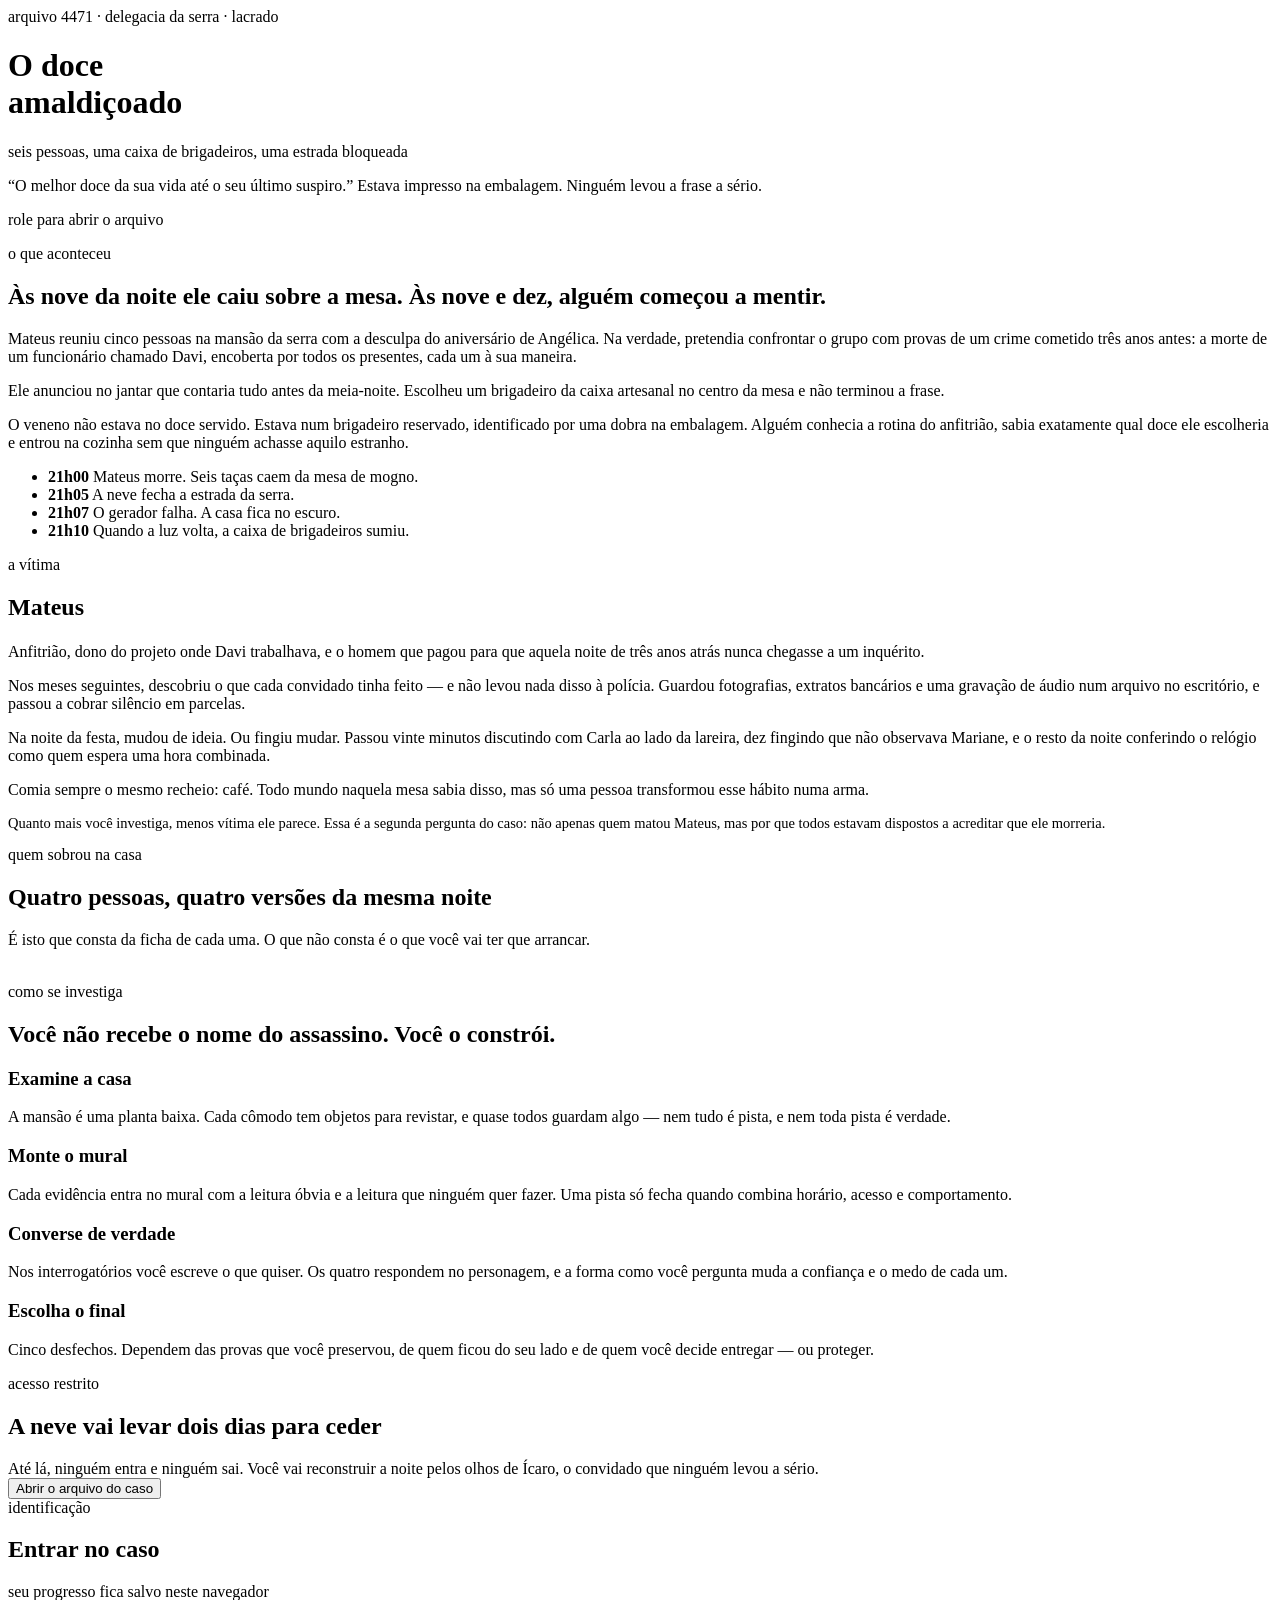
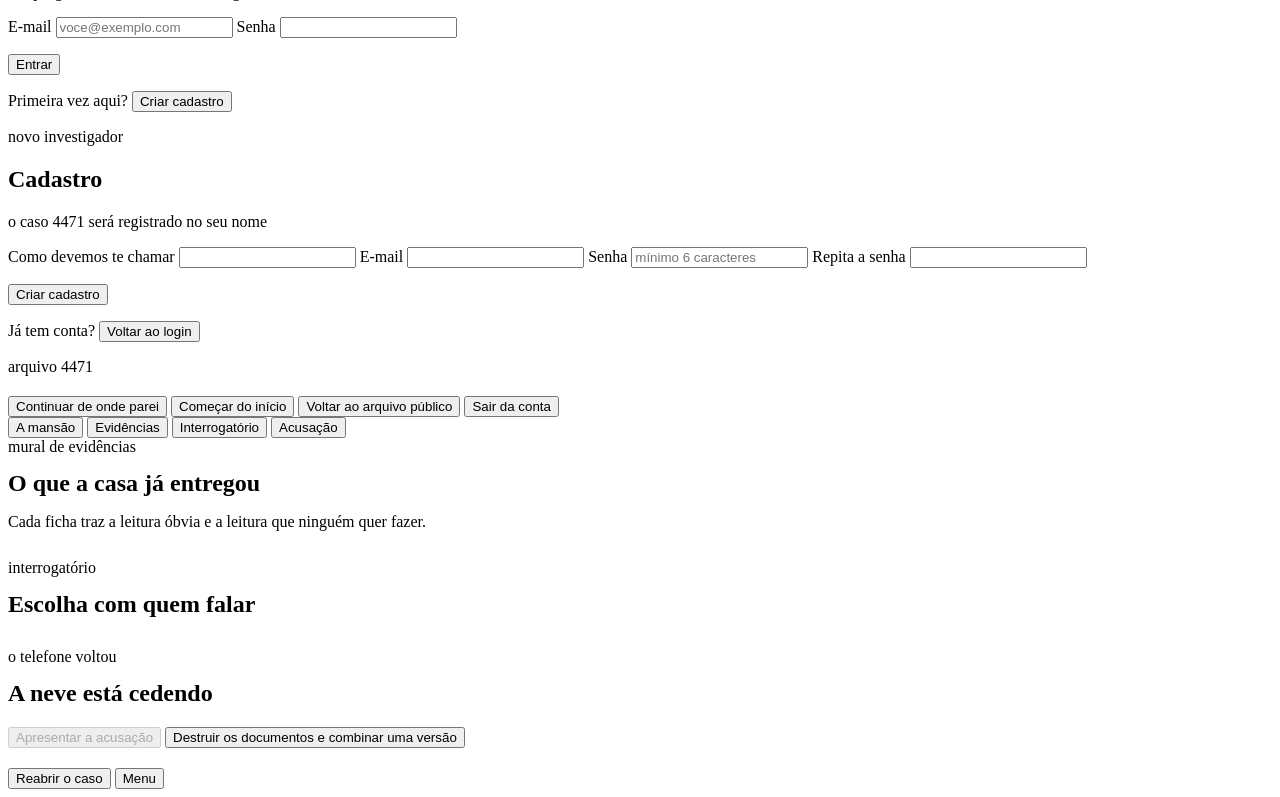
==== commit 132962f1: "mais uma modificação" ====
--- a/site/index.html
+++ b/site/index.html
@@ -7,11 +7,11 @@
 <link rel="preconnect" href="https://fonts.googleapis.com">
 <link rel="preconnect" href="https://fonts.gstatic.com" crossorigin>
 <link href="https://fonts.googleapis.com/css2?family=Special+Elite&family=Lora:ital,wght@0,400;0,600;1,400&display=swap" rel="stylesheet">
-<link rel="stylesheet" href="style.css">
+    <link rel="stylesheet" href="css/style.css">
 </head>
 <body>
 
-<!-- ==================== SITE (com rolagem) ==================== -->
+<!-- ==================== SITE ==================== -->
 <div id="site">
   <header class="hero">
     <div class="neve" aria-hidden="true"></div>
@@ -19,76 +19,31 @@
       <span class="carimbo">arquivo 4471 · delegacia da serra · lacrado</span>
       <h1>O doce<br>amaldiçoado</h1>
       <p class="arco">seis pessoas, uma caixa de brigadeiros, uma estrada bloqueada</p>
-      <p class="sopro">"O melhor doce da sua vida até o seu último suspiro." Estava impresso na embalagem. Ninguém levou a frase a sério.</p>
+      <p class="sopro">“O melhor doce da sua vida até o seu último suspiro.” Estava impresso na embalagem. Ninguém levou a frase a sério.</p>
     </div>
     <p class="rolar">role para abrir o arquivo</p>
   </header>
 
-  <!-- ---- capítulos da história ---- -->
-  <section class="bloco">
-    <div class="larg">
-      <span class="carimbo">a história, em capítulos</span>
-      <h2 style="margin-bottom:34px">Cinco atos até o último suspiro</h2>
-
-      <article class="capitulo">
-        <span class="num-cap">capítulo 1</span>
-        <h3>O brigadeiro marcado</h3>
-        <p>Mateus reuniu cinco convidados na sua mansão da serra sob o pretexto do aniversário de Angélica. Durante o jantar, anuncia que possui documentos capazes de destruir a reputação de todos os presentes — e que pretende revelá-los antes da meia-noite.</p>
-        <p>Antes de explicar mais, escolhe um brigadeiro de uma caixa artesanal deixada no centro da mesa. A embalagem carrega a frase irônica sobre o último suspiro. Em poucos segundos, ele está morto.</p>
-        <p>A primeira varredura da casa mostra que a caixa tinha seis doces, mas só um estava marcado com uma dobra específica; que Mateus sempre escolhia recheio de café; que Carla esteve sozinha na cozinha por alguns minutos; que Mariane viu uma mão mexendo no pote de cacau sem identificar quem era; e que Laís sabia, com uma precisão incômoda, qual doce ele escolheria. O gerador falha logo depois da morte — ninguém confirma se foi acidente.</p>
-      </article>
-
-      <article class="capitulo">
-        <span class="num-cap">capítulo 2</span>
-        <h3>As versões incompatíveis</h3>
-        <p>Ícaro passa a explorar a mansão e ouvir os sobreviventes. Cada cômodo guarda evidências que podem ser lidas de mais de uma forma, e cada depoimento contradiz um pouco o anterior.</p>
-        <p>Carla parece ter o motivo mais óbvio, mas admite, sem querer, que Mateus já havia mandado cópia dos documentos para outra pessoa. Angélica confirma que conhecia o crime antigo, mas jura não saber quem o encobriu. Mariane diz que "as paredes desta casa repetem o que ouvem" — uma frase fragmentada, mas que esconde detalhes que ela não deveria conhecer.</p>
-        <p>No fim do capítulo, uma segunda pessoa quase morre ao beber água contaminada. A morte de Mateus não foi o fim de nada — pode ter sido só o começo.</p>
-      </article>
-
-      <article class="capitulo">
-        <span class="num-cap">capítulo 3</span>
-        <h3>O crime anterior</h3>
-        <p>As pistas levam a um arquivo escondido no escritório. Ali, Mateus guardava fotografias, extratos bancários e uma gravação de áudio de uma noite ocorrida três anos antes — a noite em que <b>Davi</b>, um funcionário do projeto de Mateus, caiu de uma varanda durante uma discussão.</p>
-        <p>O grupo alegou, na época, que ele estava bêbado e a queda foi acidente. A gravação sugere outra história: Davi havia descoberto um desvio de dinheiro comandado por Carla e ameaçava denunciar todos os envolvidos.</p>
-        <p>Cada pessoa na casa carrega uma parcela daquela noite: Carla desviou os recursos e subornou uma testemunha; Angélica mentiu sobre o horário em que deixou a festa; o próprio Mateus encobriu a investigação para proteger seus negócios; Laís recolheu o celular de Davi antes da chegada da polícia; Mariane, então funcionária temporária, viu parte da discussão sem entender o que via.</p>
-        <p>Ícaro percebe algo mais: o som do gerador da mansão é idêntico ao ruído de fundo da gravação antiga. A casa foi escolhida de propósito — porque aquele som desperta memórias específicas em Laís e Mariane.</p>
-      </article>
-
-      <article class="capitulo">
-        <span class="num-cap">capítulo 4</span>
-        <h3>O experimento sai do controle</h3>
-        <p>Laís revela parte do próprio plano, mas não tudo. Ela colocou um marcador invisível numa embalagem específica para descobrir quem tinha acesso à caixa de doces, e espalhou informações falsas entre os convidados para fazê-los desconfiar uns dos outros.</p>
-        <p>Segundo sua versão, jamais pretendeu envenenar ninguém — apenas observar quem tentaria adulterar a caixa e registrar uma confissão. Mas há provas de que ela mesma comprou o composto químico usado no veneno e alterou o sistema do gerador.</p>
-        <p>Cabe a Ícaro decidir: acusar Laís imediatamente pode salvar uma vida, mas dá tempo para Carla destruir os documentos que restam. Continuar investigando pode revelar a cadeia completa de responsabilidades — ao custo de mais uma noite de risco.</p>
-      </article>
-
-      <article class="capitulo">
-        <span class="num-cap">capítulo 5</span>
-        <h3>O último suspiro</h3>
-        <p>A neve começa a ceder. O telefone volta a funcionar por alguns minutos, e os personagens entram em conflito aberto uns com os outros.</p>
-        <p>O desfecho depende de três coisas: quais evidências Ícaro conseguiu preservar, quanto cada personagem confiou nele ao longo da noite, e — sobretudo — quem ele decide apontar como responsável quando a polícia finalmente sobe a serra.</p>
-      </article>
-    </div>
-  </section>
-
-  <!-- ---- protagonista ---- -->
   <section class="bloco">
     <div class="larg duas">
       <div>
-        <span class="carimbo">o protagonista</span>
-        <h2>Ícaro</h2>
-        <div style="max-width:220px;margin-top:22px" id="foto-icaro"></div>
-      </div>
-      <div>
-        <p>Ícaro aceitou o convite porque queria passar um fim de semana longe de gente — o que já diz algo sobre por que topou ir a uma festa. Não tem relação próxima com nenhum dos outros convidados, e essa distância faz com que todos o subestimem.</p>
-        <p>Ele não é investigador. Não tem crachá, nem treinamento, nem instinto de detetive de romance policial. O que ele tem é atenção: por usar fones de ouvido quase o tempo inteiro, aprendeu a perceber sons que os outros ignoram — uma porta abrindo durante o apagão, o clique de um isqueiro, o zumbido irregular do gerador, o rasgo de uma embalagem de brigadeiro no escuro.</p>
-        <p>Ninguém na casa vai se lembrar de baixar a voz perto dele. Essa é a vantagem inteira de Ícaro: ele não precisa ser esperto, só precisa estar por perto e prestando atenção quando todo mundo já parou de fazer isso.</p>
-      </div>
-    </div>
-  </section>
-
-  <!-- ---- a vítima ---- -->
+        <span class="carimbo">o que aconteceu</span>
+        <h2>Às nove da noite ele caiu sobre a mesa. Às nove e dez, alguém começou a mentir.</h2>
+      </div>
+      <div>
+        <p>Mateus reuniu cinco pessoas na mansão da serra com a desculpa do aniversário de Angélica. Na verdade, pretendia confrontar o grupo com provas de um crime cometido três anos antes: a morte de um funcionário chamado Davi, encoberta por todos os presentes, cada um à sua maneira.</p>
+        <p>Ele anunciou no jantar que contaria tudo antes da meia-noite. Escolheu um brigadeiro da caixa artesanal no centro da mesa e não terminou a frase.</p>
+        <p>O veneno não estava no doce servido. Estava num brigadeiro reservado, identificado por uma dobra na embalagem. Alguém conhecia a rotina do anfitrião, sabia exatamente qual doce ele escolheria e entrou na cozinha sem que ninguém achasse aquilo estranho.</p>
+        <ul class="crono">
+          <li><b>21h00</b> Mateus morre. Seis taças caem da mesa de mogno.</li>
+          <li><b>21h05</b> A neve fecha a estrada da serra.</li>
+          <li><b>21h07</b> O gerador falha. A casa fica no escuro.</li>
+          <li><b>21h10</b> Quando a luz volta, a caixa de brigadeiros sumiu.</li>
+        </ul>
+      </div>
+    </div>
+  </section>
+
   <section class="bloco">
     <div class="larg duas">
       <div>
@@ -97,50 +52,33 @@
         <div style="max-width:220px;margin-top:22px" id="foto-mateus"></div>
       </div>
       <div>
-        <p>Anfitrião rico e controlador, dono do projeto onde Davi trabalhava havia três anos. Foi Mateus quem garantiu que a morte de Davi nunca virasse um inquérito — e, nos meses seguintes, descobriu exatamente o que cada um dos presentes tinha feito naquela noite.</p>
-        <p>Em vez de denunciar ninguém, guardou fotografias, extratos bancários e uma gravação de áudio num arquivo trancado, e passou a cobrar silêncio em parcelas — dinheiro de Carla, favores de Angélica, o desconforto constante de saber que Mariane vira mais do que devia.</p>
-        <p>Na noite da festa, decide (ou finge decidir) mudar de postura: revelar tudo antes da meia-noite. Passa vinte minutos discutindo com Carla ao lado da lareira, dez minutos fingindo não observar Mariane, e o resto da noite conferindo o relógio, como quem espera uma hora marcada com alguém.</p>
-        <p>Comia sempre o mesmo recheio de brigadeiro: café. Um hábito bobo, que todo mundo naquela mesa conhecia — mas que só uma pessoa transformou em arma.</p>
-        <p style="color:var(--papel-3);font-size:14.5px">Quanto mais a investigação avança, menos vítima ele parece. Essa é a segunda pergunta do caso: não é só quem matou Mateus, mas por que todos os presentes estavam dispostos a acreditar que ele morreria.</p>
-      </div>
-    </div>
-  </section>
-
-  <!-- ---- Davi ---- -->
-  <section class="bloco">
-    <div class="larg duas">
-      <div>
-        <span class="carimbo">o crime que começou tudo</span>
-        <h2>Davi</h2>
-      </div>
-      <div>
-        <p>Davi nunca aparece na mansão — morreu três anos antes da noite em que a história começa. Era funcionário temporário do projeto de Mateus, e foi quem descobriu, antes de qualquer investigador, que dinheiro estava sendo desviado sob o comando de Carla.</p>
-        <p>Ameaçou denunciar o esquema. Numa festa da empresa, discutiu com alguém numa varanda e caiu. O grupo presente decidiu, coletivamente, chamar aquilo de acidente — e cada pessoa que estava lá contribuiu, de um jeito diferente, para que essa versão sobrevivesse: silêncio comprado, horários alterados, um celular que desapareceu antes da polícia chegar.</p>
-        <p>Davi não é só uma vítima antiga. É o motivo pelo qual esta segunda morte, três anos depois, tem seis suspeitos e nenhum álibi limpo: todos na mansão têm alguma coisa a esconder sobre aquela varanda, muito antes de terem alguma coisa a esconder sobre o brigadeiro.</p>
-      </div>
-    </div>
-  </section>
-
-  <!-- ---- suspeitos ---- -->
+        <p>Anfitrião, dono do projeto onde Davi trabalhava, e o homem que pagou para que aquela noite de três anos atrás nunca chegasse a um inquérito.</p>
+        <p>Nos meses seguintes, descobriu o que cada convidado tinha feito — e não levou nada disso à polícia. Guardou fotografias, extratos bancários e uma gravação de áudio num arquivo no escritório, e passou a cobrar silêncio em parcelas.</p>
+        <p>Na noite da festa, mudou de ideia. Ou fingiu mudar. Passou vinte minutos discutindo com Carla ao lado da lareira, dez fingindo que não observava Mariane, e o resto da noite conferindo o relógio como quem espera uma hora combinada.</p>
+        <p>Comia sempre o mesmo recheio: café. Todo mundo naquela mesa sabia disso, mas só uma pessoa transformou esse hábito numa arma.</p>
+        <p style="color:var(--papel-3);font-size:14.5px">Quanto mais você investiga, menos vítima ele parece. Essa é a segunda pergunta do caso: não apenas quem matou Mateus, mas por que todos estavam dispostos a acreditar que ele morreria.</p>
+      </div>
+    </div>
+  </section>
+
   <section class="bloco">
     <div class="larg">
       <span class="carimbo">quem sobrou na casa</span>
-      <h2 style="margin-bottom:8px">Quatro pessoas, quatro versões da mesma noite</h2>
-      <p style="margin-bottom:34px;color:var(--papel-2)">É isto que consta da ficha de cada uma. O que não consta é o que você vai ter que arrancar durante o interrogatório.</p>
+      <h2>Quatro pessoas, quatro versões da mesma noite</h2>
+      <p style="margin-bottom:34px;color:var(--papel-2)">É isto que consta da ficha de cada uma. O que não consta é o que você vai ter que arrancar.</p>
       <div class="galeria" id="galeria-site"></div>
     </div>
   </section>
 
-  <!-- ---- mecânicas ---- -->
   <section class="bloco">
     <div class="larg">
       <span class="carimbo">como se investiga</span>
       <h2>Você não recebe o nome do assassino. Você o constrói.</h2>
       <div class="mecanicas">
-        <div class="mec"><h3>Examine a casa</h3><p>A mansão é uma planta baixa navegável. Cada cômodo tem objetos específicos para revistar — nem tudo é pista, e nem toda pista conta a verdade sozinha.</p></div>
+        <div class="mec"><h3>Examine a casa</h3><p>A mansão é uma planta baixa. Cada cômodo tem objetos para revistar, e quase todos guardam algo — nem tudo é pista, e nem toda pista é verdade.</p></div>
         <div class="mec"><h3>Monte o mural</h3><p>Cada evidência entra no mural com a leitura óbvia e a leitura que ninguém quer fazer. Uma pista só fecha quando combina horário, acesso e comportamento.</p></div>
-        <div class="mec"><h3>Interrogue com cuidado</h3><p>As perguntas para cada suspeito já estão definidas pela história. Escolha o que perguntar e observe o que cada resposta deixa escapar.</p></div>
-        <div class="mec"><h3>Acuse com responsabilidade</h3><p>Prender a pessoa errada tem consequência: um inocente é levado, o culpado continua livre, e você tem que tentar de novo.</p></div>
+        <div class="mec"><h3>Converse de verdade</h3><p>Nos interrogatórios você escreve o que quiser. Os quatro respondem no personagem, e a forma como você pergunta muda a confiança e o medo de cada um.</p></div>
+        <div class="mec"><h3>Escolha o final</h3><p>Cinco desfechos. Dependem das provas que você preservou, de quem ficou do seu lado e de quem você decide entregar — ou proteger.</p></div>
       </div>
     </div>
   </section>
@@ -170,7 +108,6 @@
     <p class="erro" id="l-erro"></p>
     <button class="btn" id="btn-entrar">Entrar</button>
     <p class="troca">Primeira vez aqui? <button id="ir-cadastro">Criar cadastro</button></p>
-    <p class="troca"><button id="btn-voltar-site1">← voltar ao arquivo público</button></p>
   </div>
 </section>
 
@@ -203,32 +140,8 @@
     <div class="acoes" style="margin-top:6px;flex-direction:column;align-items:flex-start">
       <button class="btn" id="btn-continuar">Continuar de onde parei</button>
       <button class="btn sec" id="btn-nova">Começar do início</button>
-      <button class="btn sec" id="btn-perfil">Editar meu perfil</button>
       <button class="btn sec" id="btn-site">Voltar ao arquivo público</button>
       <button class="btn sec" id="btn-sair">Sair da conta</button>
-    </div>
-  </div>
-</section>
-
-<!-- ==================== PERFIL ==================== -->
-<section class="tela centro oculto" id="tela-perfil">
-  <div class="caixa">
-    <span class="carimbo">meus dados</span>
-    <h1>Editar perfil</h1>
-    <p class="sub">alterar e-mail exige a senha atual</p>
-    <label for="p-nome">Nome de investigador</label>
-    <input id="p-nome" type="text">
-    <label for="p-email">E-mail</label>
-    <input id="p-email" type="email">
-    <label for="p-senha-atual">Senha atual</label>
-    <input id="p-senha-atual" type="password" placeholder="obrigatória para salvar qualquer alteração">
-    <label for="p-senha-nova">Nova senha (opcional)</label>
-    <input id="p-senha-nova" type="password" placeholder="deixe em branco para manter a atual">
-    <p class="erro" id="p-erro"></p>
-    <p class="sucesso" id="p-sucesso"></p>
-    <div class="acoes">
-      <button class="btn" id="btn-salvar-perfil">Salvar alterações</button>
-      <button class="btn sec" id="btn-voltar-menu">Cancelar</button>
     </div>
   </div>
 </section>
@@ -253,7 +166,7 @@
 
 <section class="tela oculto" id="tela-mansao">
   <div class="larg">
-    <div class="contador-provas" id="contador-provas"></div>
+    <div id="medidores" class="medidores"></div>
     <div id="area-planta"></div>
     <div class="registro" id="registro"></div>
   </div>
@@ -289,6 +202,7 @@
     <div class="acusados" id="lista-acusados"></div>
     <div class="acoes">
       <button class="btn" id="btn-acusar" disabled>Apresentar a acusação</button>
+      <button class="btn perigo" id="btn-queimar">Destruir os documentos e combinar uma versão</button>
     </div>
   </div>
 </section>
@@ -298,11 +212,14 @@
     <span class="carimbo" id="f-marca"></span>
     <h1 id="f-titulo"></h1>
     <div id="f-texto"></div>
-    <div class="resumo oculto" id="f-resumo"></div>
-    <div class="acoes" id="f-acoes"></div>
-  </div>
-</section>
-
-<script src="script.js"></script>
+    <div class="resumo" id="f-resumo"></div>
+    <div class="acoes">
+      <button class="btn" id="btn-rejogar">Reabrir o caso</button>
+      <button class="btn sec" id="btn-menu">Menu</button>
+    </div>
+  </div>
+</section>
+
+    <script src="js/script.js"></script>
 </body>
-</html>+</html>
